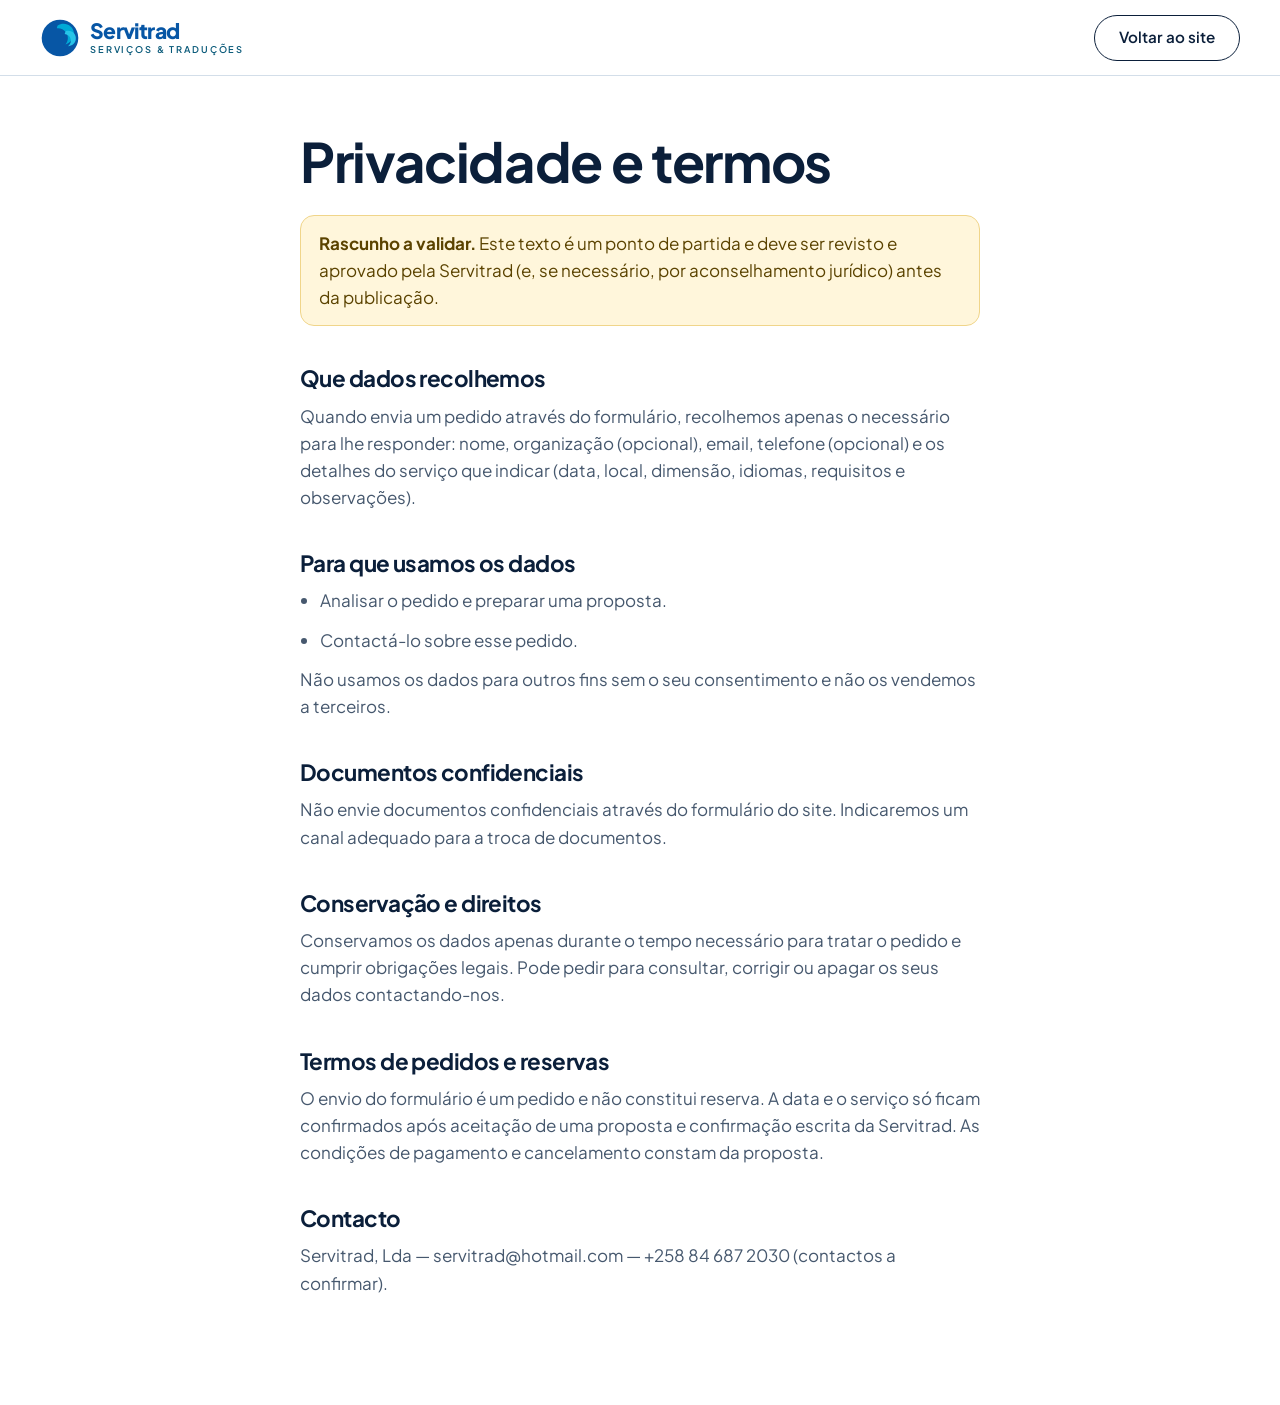
==== privacidade.html @ ef5b6e53 "Website Servitrad: página única com experiência de scroll do vídeo de referência Hero com título let" ====
<!doctype html>
<html lang="pt-MZ">
<head>
  <meta charset="utf-8">
  <meta name="viewport" content="width=device-width, initial-scale=1">
  <title>Privacidade e termos — Servitrad</title>
  <meta name="robots" content="noindex">
  <link rel="icon" href="assets/favicon.svg" type="image/svg+xml">
  <link rel="preconnect" href="https://fonts.googleapis.com">
  <link rel="preconnect" href="https://fonts.gstatic.com" crossorigin>
  <link href="https://fonts.googleapis.com/css2?family=Plus+Jakarta+Sans:wght@400;500;600;700;800&display=swap" rel="stylesheet">
  <link rel="stylesheet" href="css/styles.css">
  <style>
    .legal { max-width: 760px; padding-block: 56px 96px; }
    .legal h1 { font-size: clamp(2.2rem, 5vw, 3.4rem); margin-bottom: 24px; }
    .legal h2 { font-size: 1.4rem; margin: 40px 0 12px; }
    .legal p, .legal li { color: var(--ink-soft); margin-bottom: 12px; }
    .legal ul { list-style: disc; padding-left: 1.2em; }
    .legal .draft { padding: 14px 18px; border-radius: 14px; background: #FFF6DB; border: 1px solid #F0D58A; color: #5B4300; margin-bottom: 32px; }
  </style>
</head>
<body>
  <header class="site-header is-scrolled">
    <div class="container site-header__inner">
      <a class="brand" href="index.html" aria-label="Servitrad — voltar ao início">
        <svg class="brand__mark" viewBox="0 0 188 188" aria-hidden="true"><circle cx="94" cy="94" r="86" fill="#0756A5"/><path d="M83 35c33-20 75 1 77 38 1 24-17 43-40 52 14-18 15-41 1-59-10-13-25-20-42-18 1-5 2-9 4-13Z" fill="#00A9D6"/><path d="M120 62c28-8 53 13 48 40-3 16-17 29-36 31 13-11 17-27 10-40-5-10-14-17-26-18 2-5 3-9 4-13Z" fill="#27C4E8"/></svg>
        <span class="brand__text"><span class="brand__name">Servitrad</span><span class="brand__tag">Serviços &amp; Traduções</span></span>
      </a>
      <a class="btn btn--ghost" href="index.html" style="margin-left:auto">Voltar ao site</a>
    </div>
  </header>
  <main class="container legal">
    <h1>Privacidade e termos</h1>
    <p class="draft" role="note"><strong>Rascunho a validar.</strong> Este texto é um ponto de partida e deve ser revisto e aprovado pela Servitrad (e, se necessário, por aconselhamento jurídico) antes da publicação.</p>

    <h2>Que dados recolhemos</h2>
    <p>Quando envia um pedido através do formulário, recolhemos apenas o necessário para lhe responder: nome, organização (opcional), email, telefone (opcional) e os detalhes do serviço que indicar (data, local, dimensão, idiomas, requisitos e observações).</p>

    <h2>Para que usamos os dados</h2>
    <ul>
      <li>Analisar o pedido e preparar uma proposta.</li>
      <li>Contactá-lo sobre esse pedido.</li>
    </ul>
    <p>Não usamos os dados para outros fins sem o seu consentimento e não os vendemos a terceiros.</p>

    <h2>Documentos confidenciais</h2>
    <p>Não envie documentos confidenciais através do formulário do site. Indicaremos um canal adequado para a troca de documentos.</p>

    <h2>Conservação e direitos</h2>
    <p>Conservamos os dados apenas durante o tempo necessário para tratar o pedido e cumprir obrigações legais. Pode pedir para consultar, corrigir ou apagar os seus dados contactando-nos.</p>

    <h2 id="termos">Termos de pedidos e reservas</h2>
    <p>O envio do formulário é um pedido e não constitui reserva. A data e o serviço só ficam confirmados após aceitação de uma proposta e confirmação escrita da Servitrad. As condições de pagamento e cancelamento constam da proposta.</p>

    <h2>Contacto</h2>
    <p>Servitrad, Lda — servitrad@hotmail.com — +258 84 687 2030 (contactos a confirmar).</p>
  </main>
</body>
</html>
---- css/styles.css ----
/* ==========================================================================
   Servitrad — estilos
   Estrutura: tokens · base · componentes · secções · animação · responsivo
   ========================================================================== */

:root {
  /* Marca (estimativa da página pública — ver docs/referencia) */
  --royal: #0756A5;
  --vivid: #087ACB;
  --cyan: #00A9D6;
  --cyan-2: #27C4E8;
  --petrol: #075878;
  --deep: #062B55;          /* azul profundo para superfícies escuras */

  /* Neutros */
  --ink: #0B1F3A;
  --ink-soft: #46586E;
  --line: #0B1F3A;
  --line-soft: #D3DEE9;
  --tint: #E8F7FC;
  --tint-2: #F3F8FC;
  --bg: #FFFFFF;

  --radius-s: 14px;
  --radius: 22px;
  --radius-l: 32px;
  --shadow: 0 18px 40px -22px rgba(6, 43, 85, .45);
  --ease: cubic-bezier(.22, .8, .24, 1);
  --container: 1200px;
  --gutter: clamp(16px, 4vw, 40px);
  --header-h: 76px;

  --font: "Plus Jakarta Sans", system-ui, -apple-system, "Segoe UI", Roboto, Arial, sans-serif;
  color-scheme: light;
}

/* ---------- base ---------- */
*, *::before, *::after { box-sizing: border-box; }
html { scroll-behavior: smooth; scroll-padding-top: calc(var(--header-h) + 12px); -webkit-text-size-adjust: 100%; }
body {
  margin: 0;
  font-family: var(--font);
  font-size: 1.0625rem;
  line-height: 1.6;
  color: var(--ink);
  background: var(--bg);
  overflow-x: hidden;
  -webkit-font-smoothing: antialiased;
}
img, svg { display: block; max-width: 100%; }
a { color: inherit; }
button, input, select, textarea { font: inherit; color: inherit; }
h1, h2, h3, h4 { margin: 0; line-height: 1.08; letter-spacing: -0.025em; font-weight: 700; }
p { margin: 0; }
ul, ol { margin: 0; padding: 0; list-style: none; }
[hidden] { display: none !important; }

:focus-visible { outline: 3px solid var(--vivid); outline-offset: 3px; border-radius: 6px; }

.container { width: 100%; max-width: calc(var(--container) + 2 * var(--gutter)); margin: 0 auto; padding-inline: var(--gutter); }
.sr-only { position: absolute; width: 1px; height: 1px; overflow: hidden; clip: rect(0 0 0 0); white-space: nowrap; }
.skip-link { position: absolute; left: 16px; top: -60px; z-index: 100; background: var(--ink); color: #fff; padding: 10px 16px; border-radius: 999px; text-decoration: none; }
.skip-link:focus { top: 12px; }

.section { padding-block: clamp(72px, 11vw, 140px); position: relative; }
.section-title { font-size: clamp(2.3rem, 5.2vw, 4rem); }
.section-head { display: grid; gap: 18px; max-width: 640px; margin-bottom: clamp(32px, 5vw, 56px); }
.section-head p, .services__intro p, .faq__intro p, .steps__head p, .booking__aside > p { color: var(--ink-soft); max-width: 46ch; }
.section-head--split { max-width: none; grid-template-columns: 1fr minmax(0, 360px); align-items: end; }

/* ---------- botões ---------- */
.btn {
  --b-bg: var(--ink); --b-fg: #fff; --b-bd: var(--ink);
  display: inline-flex; align-items: center; justify-content: center; gap: .5em;
  min-height: 46px; padding: 0 24px;
  border-radius: 999px; border: 1.5px solid var(--b-bd);
  background: var(--b-bg); color: var(--b-fg);
  font-weight: 600; font-size: .95rem; text-decoration: none; cursor: pointer; white-space: nowrap;
  transition: transform .25s var(--ease), background-color .25s, color .25s, border-color .25s, box-shadow .25s;
}
.btn:hover { transform: translateY(-2px); box-shadow: var(--shadow); }
.btn:active { transform: translateY(0); }
.btn--dark { --b-bg: var(--deep); --b-bd: var(--deep); }
.btn--dark:hover { --b-bg: var(--royal); --b-bd: var(--royal); }
.btn--primary { --b-bg: var(--royal); --b-bd: var(--royal); }
.btn--primary:hover { --b-bg: var(--vivid); --b-bd: var(--vivid); }
.btn--ghost { --b-bg: transparent; --b-fg: var(--ink); --b-bd: var(--ink); }
.btn--ghost:hover { --b-bg: var(--ink); --b-fg: #fff; }
.btn--ghost-light { --b-bg: transparent; --b-fg: #fff; --b-bd: rgba(255,255,255,.6); }
.btn--ghost-light:hover { --b-bg: #fff; --b-fg: var(--deep); --b-bd: #fff; }
.btn[disabled] { opacity: .55; cursor: progress; transform: none; box-shadow: none; }

.icon-btn {
  width: 48px; height: 48px; border-radius: 50%;
  display: inline-grid; place-items: center;
  border: 1.5px solid var(--ink); background: #fff; color: var(--ink); cursor: pointer;
  transition: background-color .25s, color .25s, transform .25s var(--ease), opacity .25s;
}
.icon-btn svg { width: 20px; height: 20px; }
.icon-btn:hover:not([disabled]) { background: var(--ink); color: #fff; }
.icon-btn[disabled] { opacity: .35; cursor: default; }

/* ---------- marca ---------- */
.brand { display: inline-flex; align-items: center; gap: 10px; text-decoration: none; color: var(--royal); }
.brand__mark { width: 40px; height: 40px; flex: none; }
.brand__text { display: grid; line-height: 1; }
.brand__name { font-weight: 800; font-size: 1.32rem; letter-spacing: -0.03em; }
.brand__tag { font-size: .58rem; letter-spacing: .2em; text-transform: uppercase; color: var(--petrol); margin-top: 4px; font-weight: 600; }
.brand--light { color: var(--royal); }

/* ---------- cabeçalho ---------- */
.site-header {
  position: sticky; top: 0; z-index: 50;
  height: var(--header-h);
  background: rgba(255,255,255,.82);
  backdrop-filter: saturate(1.6) blur(14px);
  -webkit-backdrop-filter: saturate(1.6) blur(14px);
  border-bottom: 1px solid transparent;
  transition: border-color .3s, box-shadow .3s;
}
.site-header.is-scrolled { border-bottom-color: var(--line-soft); }
.site-header__inner { height: 100%; display: flex; align-items: center; gap: 24px; }
.main-nav { margin-inline: auto; }
.main-nav ul { display: flex; gap: clamp(14px, 2.2vw, 30px); }
.main-nav a:not(.btn) { text-decoration: none; font-size: .92rem; font-weight: 500; color: var(--ink-soft); position: relative; padding: 6px 0; transition: color .2s; }
.main-nav a:not(.btn)::after { content: ""; position: absolute; left: 0; right: 0; bottom: 0; height: 2px; background: var(--cyan); transform: scaleX(0); transform-origin: left; transition: transform .3s var(--ease); border-radius: 2px; }
.main-nav a:not(.btn):hover, .main-nav a[aria-current="true"] { color: var(--ink); }
.main-nav a:not(.btn):hover::after, .main-nav a[aria-current="true"]::after { transform: scaleX(1); }
.main-nav__cta-mobile { display: none; }
.site-header__cta { min-height: 42px; padding-inline: 20px; }

.nav-toggle { display: none; width: 46px; height: 46px; border-radius: 50%; border: 1.5px solid var(--ink); background: #fff; cursor: pointer; position: relative; }
.nav-toggle__bar { position: absolute; left: 13px; right: 13px; height: 2px; background: var(--ink); border-radius: 2px; transition: transform .3s var(--ease), top .3s var(--ease); }
.nav-toggle__bar:nth-of-type(2) { top: 18px; }
.nav-toggle__bar:nth-of-type(3) { top: 25px; }
.nav-toggle[aria-expanded="true"] .nav-toggle__bar:nth-of-type(2) { top: 21px; transform: rotate(45deg); }
.nav-toggle[aria-expanded="true"] .nav-toggle__bar:nth-of-type(3) { top: 21px; transform: rotate(-45deg); }

/* ---------- HERO ---------- */
.hero { position: relative; overflow: hidden; padding-top: clamp(28px, 5vw, 56px); padding-bottom: clamp(28px, 4vw, 44px); min-height: calc(100svh - var(--header-h)); display: flex; }
.hero__bg { position: absolute; inset: 0; pointer-events: none; }
.hero__beam { position: absolute; width: 140%; height: 46%; left: -20%; border-radius: 50%; background: linear-gradient(90deg, rgba(0,169,214,0), rgba(0,169,214,.09), rgba(7,86,165,.05), rgba(0,169,214,0)); transform: rotate(-12deg); }
.hero__beam--1 { top: 38%; }
.hero__beam--2 { top: 58%; opacity: .6; transform: rotate(-20deg); }
.hero__inner { position: relative; display: flex; flex-direction: column; align-items: center; flex: 1; }
.hero__title { text-align: center; font-size: clamp(2.3rem, 5.6vw, 5rem); line-height: 1.04; letter-spacing: -0.045em; font-weight: 700; text-wrap: balance; }

.hero__stage { position: relative; width: 100%; flex: 1; min-height: clamp(300px, 34vw, 430px); display: grid; place-items: center; margin-block: clamp(4px, 1.5vw, 16px); }
.hero__orb { position: relative; width: clamp(240px, 28vw, 380px); aspect-ratio: 1; will-change: transform; }
.hero__circle { position: absolute; inset: 0; border-radius: 50%; background: radial-gradient(circle at 32% 28%, var(--cyan-2) 0%, var(--vivid) 42%, var(--royal) 72%, var(--deep) 100%); box-shadow: 0 40px 80px -40px rgba(7,86,165,.7), inset 0 0 0 10px rgba(255,255,255,.12); }
.hero__circle::after { content: ""; position: absolute; inset: 8%; border-radius: 50%; background: linear-gradient(140deg, rgba(255,255,255,.28), rgba(255,255,255,0) 45%); }
.hero__img { position: absolute; width: 112%; max-width: none; left: -6%; top: -9%; height: auto; filter: drop-shadow(0 30px 30px rgba(6,43,85,.35)); }

.hero__deco { position: absolute; inset: 0; pointer-events: none; }
.deco { position: absolute; display: grid; place-items: center; will-change: transform; color: var(--deep); }
.deco--bubble { width: clamp(56px, 6.5vw, 84px); aspect-ratio: 1; border-radius: 50%; background: var(--cyan); color: #fff; left: 10%; top: 22%; box-shadow: 0 14px 30px -14px rgba(0,169,214,.8); }
.deco--bubble svg { width: 52%; }
.deco--burst { width: clamp(64px, 7.5vw, 104px); left: 22%; top: 2%; }
.deco--ring { border: 1.6px solid var(--deep); border-radius: 50%; width: 15px; aspect-ratio: 1; }
.deco--ring-1 { left: 18%; top: 50%; }
.deco--ring-2 { right: 31%; top: 4%; }
.deco--ring-3 { left: 21%; top: 78%; }
.deco--dot { width: 20px; aspect-ratio: 1; border-radius: 50%; background: var(--deep); left: 27%; top: 86%; }
.deco--wave { right: 13%; top: 10%; display: flex; gap: 4px; align-items: center; height: 48px; }
.deco--wave i { display: block; width: 5px; border-radius: 3px; background: var(--deep); }
.deco--wave i:nth-child(1) { height: 30%; } .deco--wave i:nth-child(2) { height: 65%; } .deco--wave i:nth-child(3) { height: 100%; }
.deco--wave i:nth-child(4) { height: 55%; } .deco--wave i:nth-child(5) { height: 85%; } .deco--wave i:nth-child(6) { height: 40%; } .deco--wave i:nth-child(7) { height: 22%; }
.deco--mic { width: clamp(56px, 6.5vw, 84px); aspect-ratio: 1; border-radius: 50%; background: var(--royal); color: #fff; right: 9%; top: 36%; box-shadow: 0 14px 30px -14px rgba(7,86,165,.8); }
.deco--mic svg { width: 46%; }
.deco--spark { width: 34px; right: 24%; top: 80%; color: var(--cyan); }
.deco--globe { width: 34px; left: 7%; top: 64%; color: var(--royal); }

.hero__foot { width: 100%; display: grid; grid-template-columns: 1fr auto 1fr; align-items: end; gap: 24px; }
.hero__lead { font-size: .95rem; color: var(--ink-soft); max-width: 33ch; }
.hero__ctas { display: flex; gap: 12px; flex-wrap: wrap; justify-content: center; }
.hero__explore { justify-self: end; display: inline-flex; align-items: center; gap: 10px; text-decoration: none; font-size: .8rem; letter-spacing: .14em; text-transform: uppercase; font-weight: 600; }
.hero__explore-icon { width: 34px; height: 34px; border-radius: 50%; border: 1.5px solid var(--ink); display: grid; place-items: center; transition: background .25s, color .25s, transform .3s var(--ease); }
.hero__explore-icon svg { width: 16px; height: 16px; }
.hero__explore:hover .hero__explore-icon { background: var(--ink); color: #fff; transform: rotate(45deg); }

/* ---------- SERVIÇOS ---------- */
.services__inner { display: grid; grid-template-columns: minmax(0, 0.8fr) minmax(0, 1.4fr); gap: clamp(32px, 6vw, 88px); align-items: start; }
.services__intro { display: grid; gap: 22px; justify-items: start; position: sticky; top: calc(var(--header-h) + 48px); }
.services__grid { display: grid; grid-template-columns: 1fr 1fr; gap: 18px; align-items: start; }
.services__col { display: grid; gap: 18px; }
.services__col:nth-child(2) { margin-top: -36px; }

.svc-card {
  --c-bg: #fff; --c-fg: var(--ink); --c-sub: var(--ink-soft);
  position: relative; overflow: hidden; isolation: isolate;
  display: flex; flex-direction: column; justify-content: flex-end; gap: 10px;
  width: 100%; min-height: 236px; padding: 24px 26px 26px;
  text-align: left; cursor: pointer;
  background: var(--c-bg); color: var(--c-fg);
  border: 1.5px solid var(--line); border-radius: var(--radius);
  transition: transform .35s var(--ease), box-shadow .35s var(--ease), background-color .45s, color .45s, border-color .35s;
}
.svc-card h3 { font-size: clamp(1.3rem, 1.9vw, 1.6rem); margin-top: 18px; }
.svc-card p { font-size: .92rem; color: var(--c-sub); transition: color .45s; }
.svc-card .svc-card__icon { width: 52px; height: 52px; margin-bottom: auto; flex: none; color: var(--royal); transition: color .45s, transform .45s var(--ease); }
.svc-card .svc-card__more { display: inline-flex; align-items: center; gap: 6px; font-size: .82rem; font-weight: 600; margin-top: 6px; }
.svc-card .svc-card__more svg { width: 16px; height: 16px; transition: transform .3s var(--ease); }
.svc-card::before {
  content: ""; position: absolute; z-index: -1; width: 150px; aspect-ratio: 1; border-radius: 50%;
  background: var(--cyan); right: -64px; top: 24px;
  transform: scale(0); transform-origin: 100% 50%; transition: transform .55s var(--ease), background-color .45s;
}
.svc-card:hover, .svc-card:focus-visible { transform: translateY(-6px); box-shadow: var(--shadow); }
.svc-card:hover::before, .svc-card:focus-visible::before { transform: scale(1); background: var(--tint); }
.svc-card:hover .svc-card__more svg { transform: translateX(4px); }
.svc-card:hover .svc-card__icon { transform: rotate(-6deg) scale(1.05); }
.svc-card--tall { min-height: 420px; }
.svc-card--tall .svc-card__icon { width: 92px; height: 92px; }
.svc-card--featured { --c-bg: var(--deep); --c-fg: #fff; --c-sub: rgba(255,255,255,.78); border-color: var(--deep); }
.svc-card--featured .svc-card__icon { color: #fff; }
.svc-card--featured::before { transform: scale(1); width: 190px; right: -70px; top: 40px; background: var(--cyan); }
.svc-card--featured:hover::before { background: var(--cyan-2); transform: scale(1.08); }
.svc-icon__ring { stroke: currentColor; opacity: .22; }
.svc-icon__dot { fill: var(--cyan); }
.svc-card--featured .svc-icon__dot { fill: var(--cyan-2); }

/* ---------- EQUIPAMENTO ---------- */
.equipment { background: var(--tint-2); }
.equipment__notice { display: block; padding: 14px 18px; border-radius: var(--radius-s); background: #FFF6DB; border: 1px solid #F0D58A; color: #5B4300; font-size: .9rem; margin-bottom: 22px; }
.filters { display: flex; flex-wrap: wrap; gap: 10px; margin-bottom: 28px; }
.filter { min-height: 42px; padding: 0 18px; border-radius: 999px; border: 1.5px solid var(--ink); background: #fff; cursor: pointer; font-weight: 600; font-size: .88rem; transition: background-color .25s, color .25s; }
.filter[aria-pressed="true"] { background: var(--ink); color: #fff; }
.filter:hover:not([aria-pressed="true"]) { background: var(--tint); }
.equipment__grid { display: grid; grid-template-columns: repeat(3, minmax(0, 1fr)); gap: 18px; }
.eq-card { background: #fff; border: 1.5px solid var(--line-soft); border-radius: var(--radius); overflow: hidden; display: flex; flex-direction: column; transition: transform .35s var(--ease), box-shadow .35s var(--ease), border-color .35s; }
.eq-card:hover { transform: translateY(-4px); box-shadow: var(--shadow); border-color: var(--royal); }
.eq-card__media { position: relative; aspect-ratio: 16 / 10; display: grid; place-items: center; background: radial-gradient(circle at 70% 30%, rgba(39,196,232,.35), transparent 55%), linear-gradient(140deg, var(--tint), #D7EAF7); overflow: hidden; }
.eq-card__media img { width: 100%; height: 100%; object-fit: cover; }
.eq-card__media .svc-icon { width: 84px; height: 84px; color: var(--royal); transition: transform .5s var(--ease); }
.eq-card:hover .eq-card__media .svc-icon { transform: scale(1.08) rotate(-4deg); }
.eq-card__media::after { content: ""; position: absolute; width: 120px; aspect-ratio: 1; border-radius: 50%; background: rgba(0,169,214,.18); left: -30px; bottom: -40px; }
.badge { position: absolute; top: 14px; right: 14px; z-index: 1; font-size: .72rem; font-weight: 700; letter-spacing: .04em; padding: 4px 10px; border-radius: 999px; background: var(--ink); color: #fff; }
.badge--example { background: #FFE9A8; color: #4A3600; }
.eq-card__body { padding: 20px 22px 24px; display: grid; gap: 6px; }
.eq-card__cat { font-size: .74rem; letter-spacing: .12em; text-transform: uppercase; color: var(--petrol); font-weight: 700; }
.eq-card h3 { font-size: 1.15rem; letter-spacing: -0.015em; }
.eq-card p { font-size: .9rem; color: var(--ink-soft); }
.eq-card__avail { margin-top: 8px; font-size: .82rem; font-weight: 600; color: var(--ink); display: flex; align-items: center; gap: 8px; }
.eq-card__avail::before { content: ""; width: 8px; height: 8px; border-radius: 50%; background: #D9A400; }

/* ---------- COMO FUNCIONA ---------- */
.steps { overflow: hidden; }
.steps__head { display: flex; justify-content: space-between; align-items: end; gap: 24px; margin-bottom: clamp(32px, 5vw, 56px); }
.steps__head > div:first-child { display: grid; gap: 18px; }
.steps__controls { display: flex; gap: 10px; flex: none; }
.steps__viewport { position: relative; }
.steps__track {
  display: flex; overflow-x: auto; overscroll-behavior-x: contain; scroll-snap-type: x mandatory;
  scroll-padding-inline: max(var(--gutter), calc((100vw - var(--container)) / 2));
  padding-inline: max(var(--gutter), calc((100vw - var(--container)) / 2));
  padding-bottom: 8px; scrollbar-width: none;
}
.steps__track::-webkit-scrollbar { display: none; }
.steps__track:focus-visible { outline-offset: -3px; }
.step { flex: 0 0 min(82vw, 470px); scroll-snap-align: start; padding: 4px clamp(20px, 3vw, 40px) 8px; border-left: 1.5px solid var(--line); display: grid; gap: 18px; align-content: start; }
.step:first-child { border-left: 0; padding-left: 0; }
.step__num { display: flex; align-items: center; gap: 14px; font-weight: 800; font-size: 1rem; color: var(--royal); }
.step__num b { display: grid; place-items: center; width: 54px; height: 54px; border-radius: 50%; background: var(--tint); font-size: 1.15rem; color: var(--royal); transition: background-color .4s, color .4s; }
.step:hover .step__num b, .step.is-current .step__num b { background: var(--royal); color: #fff; }
.step h3 { font-size: clamp(1.6rem, 2.6vw, 2.15rem); }
.step p { color: var(--ink-soft); max-width: 38ch; }
.step__chip { display: inline-flex; align-items: center; gap: 10px; font-size: .84rem; color: var(--ink-soft); margin-top: 6px; }
.step__chip span:first-child { width: 34px; height: 34px; border-radius: 50%; background: var(--deep); display: grid; place-items: center; }
.step__chip span:first-child svg { width: 18px; height: 18px; color: #fff; }
.step__chip strong { color: var(--ink); display: block; font-size: .88rem; }
.step--final { background: var(--deep); color: #fff; border-radius: var(--radius); border-left: 0; padding: 30px clamp(22px, 3vw, 40px); margin-left: 24px; position: relative; overflow: hidden; }
.step--final p { color: rgba(255,255,255,.8); }
.step--final .step__num, .step--final .step__chip, .step--final .step__chip strong { color: #fff; }
.step--final .step__num b { background: var(--cyan); color: var(--deep); }
.step--final::after { content: ""; position: absolute; width: 180px; aspect-ratio: 1; border-radius: 50%; background: var(--cyan); opacity: .9; right: -80px; bottom: -80px; }
.step--final > * { position: relative; z-index: 1; }
.steps__progress { margin-top: 36px; height: 3px; border-radius: 3px; background: var(--line-soft); overflow: hidden; }
.steps__progress span { display: block; height: 100%; width: 25%; background: var(--royal); border-radius: 3px; transform-origin: left; transition: width .2s linear; }

/* ---------- AGENDAMENTO ---------- */
.booking { background: linear-gradient(180deg, #fff 0%, var(--tint-2) 100%); }
.booking__inner { display: grid; grid-template-columns: minmax(0, 0.8fr) minmax(0, 1.4fr); gap: clamp(32px, 6vw, 88px); align-items: start; }
.booking__aside { display: grid; gap: 24px; position: sticky; top: calc(var(--header-h) + 48px); }
.booking__privacy { font-size: .86rem; color: var(--ink-soft); }
.status-list { display: grid; gap: 0; counter-reset: s; }
.status-list li { position: relative; display: flex; align-items: center; gap: 14px; padding: 9px 0; font-weight: 600; font-size: .95rem; color: var(--ink-soft); }
.status-list li span { width: 14px; height: 14px; border-radius: 50%; border: 2px solid var(--royal); background: #fff; flex: none; position: relative; z-index: 1; }
.status-list li:not(:last-child)::after { content: ""; position: absolute; left: 6px; top: 28px; height: calc(100% - 18px); width: 2px; background: var(--line-soft); }
.status-list li.is-done span { background: var(--royal); }
.status-list li.is-done { color: var(--ink); }

.booking__card { background: #fff; border: 1.5px solid var(--line); border-radius: var(--radius-l); padding: clamp(22px, 4vw, 44px); box-shadow: 0 40px 80px -60px rgba(6,43,85,.5); }
.demo-banner { display: block; padding: 14px 18px; border-radius: var(--radius-s); background: #FFF6DB; border: 1px solid #F0D58A; color: #5B4300; font-size: .88rem; margin-bottom: 26px; }

.stepper { display: grid; grid-template-columns: repeat(5, 1fr); gap: 8px; margin-bottom: 30px; }
.stepper li { display: grid; gap: 8px; font-size: .74rem; font-weight: 600; color: var(--ink-soft); }
.stepper li::before { content: ""; height: 4px; border-radius: 4px; background: var(--line-soft); transition: background-color .4s var(--ease); }
.stepper li.is-active, .stepper li.is-done { color: var(--ink); }
.stepper li.is-active::before { background: var(--cyan); }
.stepper li.is-done::before { background: var(--royal); }

.form-step { border: 0; margin: 0; padding: 0; display: grid; gap: 20px; min-width: 0; }
.form-step.is-entering { animation: stepIn .5s var(--ease); }
@keyframes stepIn { from { opacity: 0; transform: translateX(24px); } }
.form-step legend { font-size: clamp(1.4rem, 2.4vw, 1.9rem); font-weight: 700; letter-spacing: -0.02em; margin-bottom: 4px; padding: 0; }
.field { display: grid; gap: 8px; min-width: 0; }
.field-row { display: grid; grid-template-columns: repeat(auto-fit, minmax(170px, 1fr)); gap: 16px; }
.field label, .label { font-size: .86rem; font-weight: 600; }
input[type="text"], input[type="email"], input[type="tel"], input[type="date"], input[type="time"], select, textarea {
  width: 100%; min-height: 50px; padding: 12px 16px;
  border: 1.5px solid #B9C9D9; border-radius: var(--radius-s); background: #fff;
  font-size: 1rem; transition: border-color .2s, box-shadow .2s;
}
textarea { resize: vertical; min-height: 120px; }
input:hover, select:hover, textarea:hover { border-color: var(--ink-soft); }
input:focus, select:focus, textarea:focus { outline: none; border-color: var(--royal); box-shadow: 0 0 0 4px rgba(8,122,203,.18); }
[aria-invalid="true"] { border-color: #C0292B !important; }
.field-error { color: #B3261E; font-size: .82rem; font-weight: 600; min-height: 0; }
.field-error:empty { display: none; }

.choice-grid { display: grid; grid-template-columns: repeat(auto-fit, minmax(200px, 1fr)); gap: 12px; }
.choice { position: relative; display: flex; align-items: center; gap: 14px; padding: 16px; border: 1.5px solid #B9C9D9; border-radius: var(--radius-s); cursor: pointer; transition: border-color .25s, background-color .25s, transform .25s var(--ease); }
.choice:hover { border-color: var(--ink); transform: translateY(-2px); }
.choice input { position: absolute; opacity: 0; pointer-events: none; }
.choice .svc-icon { width: 40px; height: 40px; flex: none; color: var(--royal); }
.choice span { font-weight: 600; font-size: .95rem; line-height: 1.3; }
.choice:has(input:checked) { border-color: var(--royal); background: var(--tint); box-shadow: inset 0 0 0 1px var(--royal); }
.choice:has(input:focus-visible) { outline: 3px solid var(--vivid); outline-offset: 2px; }

.pill-group { display: flex; flex-wrap: wrap; gap: 10px; }
.pill { position: relative; cursor: pointer; }
.pill input { position: absolute; opacity: 0; pointer-events: none; }
.pill span { display: inline-flex; align-items: center; min-height: 42px; padding: 0 18px; border-radius: 999px; border: 1.5px solid #B9C9D9; font-size: .9rem; font-weight: 600; transition: background-color .2s, border-color .2s, color .2s; }
.pill:hover span { border-color: var(--ink); }
.pill input:checked + span { background: var(--deep); border-color: var(--deep); color: #fff; }
.pill input:focus-visible + span { outline: 3px solid var(--vivid); outline-offset: 2px; }

.check { display: flex; gap: 12px; align-items: flex-start; font-size: .9rem; color: var(--ink-soft); cursor: pointer; }
.check input { width: 22px; height: 22px; margin: 1px 0 0; accent-color: var(--royal); flex: none; }

.summary { display: grid; grid-template-columns: minmax(120px, auto) 1fr; gap: 10px 20px; margin: 0; padding: 20px; background: var(--tint-2); border-radius: var(--radius-s); font-size: .93rem; }
.summary dt { color: var(--ink-soft); font-weight: 600; }
.summary dd { margin: 0; overflow-wrap: anywhere; }
.form-note { font-size: .88rem; color: var(--ink-soft); }

.form-actions { display: flex; gap: 12px; justify-content: flex-end; margin-top: 28px; flex-wrap: wrap; }
.form-status { margin-top: 12px; font-size: .9rem; font-weight: 600; color: #B3261E; }
.form-status:empty { display: none; }
.hp { position: absolute; left: -9999px; width: 1px; height: 1px; overflow: hidden; }

.form-result { display: grid; gap: 18px; animation: stepIn .5s var(--ease); }
.form-result:focus { outline: none; }
.form-result h3 { font-size: clamp(1.5rem, 2.6vw, 2rem); }
.form-result p { color: var(--ink-soft); }
.form-result__icon { width: 64px; height: 64px; border-radius: 50%; display: grid; place-items: center; background: var(--royal); color: #fff; }
.form-result__icon svg { width: 30px; }
.form-result__icon--warn { background: #FFE9A8; color: #4A3600; }
.form-result .status-list { margin-block: 4px; }
.form-result__actions { display: flex; gap: 12px; flex-wrap: wrap; }

/* ---------- FAQ ---------- */
.faq__inner { display: grid; grid-template-columns: minmax(0, 0.8fr) minmax(0, 1.4fr); gap: clamp(32px, 6vw, 88px); align-items: start; }
.faq__intro { display: grid; gap: 22px; justify-items: start; position: sticky; top: calc(var(--header-h) + 48px); }
.faq__list { display: grid; gap: 14px; }
.faq-item { border: 1.5px solid var(--line); border-radius: var(--radius); background: #fff; transition: background-color .45s var(--ease), border-color .45s, transform .3s var(--ease), box-shadow .3s; }
.faq-item:hover { box-shadow: 0 12px 30px -24px rgba(6,43,85,.6); }
.faq-item.is-open { background: var(--tint); border-color: var(--tint); }
.faq-item h3 { font-size: inherit; letter-spacing: normal; }
.faq-item__q { width: 100%; display: flex; align-items: center; justify-content: space-between; gap: 18px; padding: 20px 22px 20px 26px; background: none; border: 0; text-align: left; cursor: pointer; font-weight: 600; line-height: 1.35; font-size: clamp(1rem, 1.5vw, 1.15rem); border-radius: var(--radius); }
.faq-item__icon { position: relative; flex: none; width: 30px; height: 30px; border-radius: 50%; background: var(--ink); transition: background-color .3s, transform .45s var(--ease); }
.faq-item__icon::before, .faq-item__icon::after { content: ""; position: absolute; left: 50%; top: 50%; width: 12px; height: 2px; margin: -1px 0 0 -6px; background: #fff; border-radius: 2px; transition: transform .45s var(--ease); }
.faq-item__icon::after { transform: rotate(90deg); }
.faq-item.is-open .faq-item__icon { background: var(--royal); transform: rotate(180deg); }
.faq-item.is-open .faq-item__icon::after { transform: rotate(0deg); }
.faq-item__a { display: grid; grid-template-rows: 0fr; transition: grid-template-rows .5s var(--ease); }
.faq-item.is-open .faq-item__a { grid-template-rows: 1fr; }
.faq-item__a > div { overflow: hidden; }
.faq-item__a p { margin: 0 26px 24px; padding-top: 16px; border-top: 1.5px solid var(--ink); color: var(--ink-soft); max-width: 62ch; }

/* ---------- ARTIGOS ---------- */
.articles__preview-note { padding: 12px 16px; border-radius: var(--radius-s); background: #FFF6DB; border: 1px solid #F0D58A; color: #5B4300; font-size: .88rem; margin-bottom: 22px; }
.articles__grid { display: grid; grid-template-columns: repeat(auto-fit, minmax(min(100%, 340px), 1fr)); gap: 24px; }
.article-card { display: grid; gap: 14px; text-decoration: none; }
.article-card__media { position: relative; aspect-ratio: 16 / 9; border-radius: var(--radius); overflow: hidden; background: linear-gradient(140deg, var(--tint), #CFE7F6); }
.article-card:nth-child(even) .article-card__media { background: linear-gradient(140deg, var(--royal), var(--cyan)); }
.article-card__media img { width: 100%; height: 100%; object-fit: cover; transition: transform .6s var(--ease); }
.article-card__media::before { content: ""; position: absolute; width: 46%; aspect-ratio: 1; border-radius: 50%; background: rgba(255,255,255,.35); left: 18%; top: 22%; transition: transform .6s var(--ease); }
.article-card:hover .article-card__media::before, .article-card:hover .article-card__media img { transform: scale(1.06); }
.article-card .badge { background: var(--ink); }
.article-card h3 { font-size: clamp(1.2rem, 1.8vw, 1.45rem); letter-spacing: -0.02em; }
.article-card p { color: var(--ink-soft); font-size: .93rem; }

/* ---------- RODAPÉ ---------- */
.site-footer { padding-bottom: 32px; }
.site-footer__cta { position: relative; overflow: hidden; display: flex; align-items: center; justify-content: space-between; gap: 28px; flex-wrap: wrap; background: var(--deep); color: #fff; border-radius: var(--radius-l); padding: clamp(32px, 5vw, 60px); margin-bottom: clamp(56px, 8vw, 88px); }
.site-footer__cta::before, .site-footer__cta::after { content: ""; position: absolute; border-radius: 50%; }
.site-footer__cta::before { width: 240px; aspect-ratio: 1; background: var(--cyan); right: -120px; top: -150px; opacity: .9; }
.site-footer__cta::after { width: 120px; aspect-ratio: 1; background: var(--vivid); right: 160px; bottom: -70px; }
.site-footer__cta > * { position: relative; z-index: 1; }
.site-footer__cta h2 { font-size: clamp(1.8rem, 3.6vw, 2.9rem); max-width: 18ch; }
.site-footer__cta-actions { display: flex; gap: 12px; flex-wrap: wrap; }
.site-footer__grid { display: grid; grid-template-columns: 1.6fr repeat(3, 1fr); gap: 32px; padding-top: 40px; border-top: 1.5px solid var(--ink); }
.site-footer__grid h3 { font-size: .92rem; letter-spacing: 0; margin-bottom: 14px; }
.site-footer__grid ul { display: grid; gap: 10px; }
.site-footer__grid a { text-decoration: none; color: var(--ink-soft); font-size: .9rem; transition: color .2s; }
.site-footer__grid a:hover { color: var(--royal); text-decoration: underline; }
.site-footer__brand { display: grid; gap: 16px; align-content: start; justify-items: start; }
.site-footer__brand p { color: var(--ink-soft); font-size: .9rem; max-width: 30ch; }
.socials { display: flex !important; gap: 10px; }
.socials a { display: inline-flex; align-items: center; gap: 6px; padding: 6px 14px; border: 1.5px solid var(--line-soft); border-radius: 999px; font-weight: 600; font-size: .84rem !important; color: var(--ink) !important; }
.socials a:hover { border-color: var(--ink); text-decoration: none !important; }
.socials svg { width: 14px; height: 14px; }
.contact-list li { display: flex; gap: 10px; align-items: flex-start; font-size: .9rem; color: var(--ink-soft); }
.contact-list svg { width: 18px; height: 18px; flex: none; margin-top: 2px; color: var(--royal); }
.contact-list .note { font-size: .76rem; color: #7A5A00; background: #FFF6DB; padding: 2px 8px; border-radius: 999px; }
.site-footer__bottom { display: flex; justify-content: space-between; gap: 16px; flex-wrap: wrap; margin-top: 48px; font-size: .82rem; color: var(--ink-soft); }
.site-footer__bottom ul { display: flex; gap: 18px; }
.site-footer__bottom a { text-decoration: none; }
.site-footer__bottom a:hover { text-decoration: underline; }

/* ---------- diálogo ---------- */
.service-dialog { border: 0; padding: 0; border-radius: var(--radius-l); width: min(560px, calc(100vw - 32px)); max-height: calc(100svh - 32px); color: var(--ink); box-shadow: 0 40px 90px -30px rgba(6,43,85,.6); }
.service-dialog::backdrop { background: rgba(6, 43, 85, .45); backdrop-filter: blur(4px); }
.service-dialog[open] { animation: dialogIn .45s var(--ease); }
@keyframes dialogIn { from { opacity: 0; transform: translateY(24px) scale(.97); } }
.service-dialog__inner { position: relative; padding: clamp(26px, 5vw, 44px); display: grid; gap: 18px; justify-items: start; }
.service-dialog__close { position: absolute; top: 18px; right: 18px; }
.service-dialog__icon { width: 72px; height: 72px; color: var(--royal); }
.service-dialog h3 { font-size: clamp(1.6rem, 3vw, 2.1rem); padding-right: 50px; }
.service-dialog p { color: var(--ink-soft); }
.ticks { display: grid; gap: 10px; }
.ticks li { display: flex; gap: 10px; font-size: .95rem; }
.ticks svg { width: 20px; height: 20px; flex: none; color: var(--royal); margin-top: 2px; }

.noscript { position: fixed; bottom: 0; left: 0; right: 0; padding: 14px 18px; background: var(--deep); color: #fff; text-align: center; z-index: 99; }

/* ==========================================================================
   ANIMAÇÃO (apenas com JS activo e sem prefers-reduced-motion)
   ========================================================================== */
.js.motion .word { display: inline-block; white-space: nowrap; }
.js.motion .char { display: inline-block; opacity: 0; transform: translateY(.45em) rotate(4deg); transition: opacity .5s var(--ease), transform .7s var(--ease); transition-delay: calc(var(--i) * 24ms); }
.js.motion .is-split-in .char { opacity: 1; transform: none; }

.js.motion [data-reveal] { opacity: 0; transform: translateY(28px); transition: opacity .8s var(--ease), transform .9s var(--ease); }
.js.motion [data-reveal].is-visible { opacity: 1; transform: none; }

/* Hero: entrada */
.js.motion .hero__circle { transform: scale(.6); opacity: 0; transition: transform 1.1s var(--ease) .25s, opacity .8s ease .25s; }
.js.motion .hero__img { opacity: 0; transform: translateY(40px) rotate(-8deg) scale(.9); transition: opacity 1s ease .5s, transform 1.3s var(--ease) .5s; }
.js.motion .deco > * , .js.motion .deco--ring, .js.motion .deco--dot { transition: opacity .7s ease, transform .9s var(--ease); }
.js.motion .hero__deco .deco { opacity: 0; transition: opacity .8s ease; transition-delay: calc(.7s + var(--d, 0) * 90ms); }
.js.motion .hero__foot { opacity: 0; transform: translateY(18px); transition: opacity .8s ease 1s, transform .9s var(--ease) 1s; }
.js.motion .hero.is-ready .hero__circle { transform: none; opacity: 1; }
.js.motion .hero.is-ready .hero__img { opacity: 1; transform: none; }
.js.motion .hero.is-ready .hero__deco .deco { opacity: 1; }
.js.motion .hero.is-ready .hero__foot { opacity: 1; transform: none; }

/* Cartões de serviço: contorno "desenha-se", depois o conteúdo aparece */
.js.motion .svc-card { clip-path: inset(0 0 100% 0 round var(--radius)); transition: clip-path 1s var(--ease), transform .35s var(--ease), box-shadow .35s var(--ease), background-color .45s, color .45s, border-color .35s; transition-delay: calc(var(--i, 0) * 120ms), 0s, 0s, 0s, 0s, 0s; }
.js.motion .svc-card > * { opacity: 0; transform: translateY(14px); transition: opacity .6s ease, transform .7s var(--ease); transition-delay: calc(var(--i, 0) * 120ms + 450ms); }
.js.motion .svc-card.is-visible { clip-path: inset(0 0 0 0 round var(--radius)); }
.js.motion .svc-card.is-visible > * { opacity: 1; transform: none; }
.js.motion .svc-card--featured { --c-bg: #E9EEF3; --c-fg: var(--ink); --c-sub: var(--ink-soft); }
.js.motion .svc-card--featured .svc-card__icon { color: var(--royal); }
.js.motion .svc-card--featured::before { transform: scale(0); transition-delay: 0s; }
.js.motion .svc-card--featured.is-filled { --c-bg: var(--deep); --c-fg: #fff; --c-sub: rgba(255,255,255,.78); }
.js.motion .svc-card--featured.is-filled .svc-card__icon { color: #fff; }
.js.motion .svc-card--featured.is-filled::before { transform: scale(1); }
.js.motion .svc-card--featured.is-filled:hover::before { transform: scale(1.08); }

/* Equipamento */
.js.motion .eq-card { opacity: 0; transform: translateY(30px); transition: opacity .7s ease, transform .8s var(--ease), box-shadow .35s var(--ease), border-color .35s; transition-delay: calc(var(--i, 0) * 70ms), calc(var(--i, 0) * 70ms), 0s, 0s; }
.js.motion .eq-card.is-visible { opacity: 1; transform: none; }
.js.motion .eq-card.is-visible:hover { transform: translateY(-4px); transition-delay: 0s; }

/* Faixa de etapas: entra deslizando da direita */
.js.motion .step { opacity: 0; transform: translateX(90px); transition: opacity .8s ease, transform 1s var(--ease); transition-delay: calc(var(--i, 0) * 140ms); }
.js.motion .steps.is-visible .step { opacity: 1; transform: none; }

/* FAQ: itens chegam da direita, desfasados */
.js.motion .faq-item { opacity: 0; transform: translateX(calc(60px + var(--i, 0) * 30px)); transition: opacity .7s ease, transform .9s var(--ease), background-color .45s var(--ease), border-color .45s, box-shadow .3s; transition-delay: calc(var(--i, 0) * 110ms), calc(var(--i, 0) * 110ms), 0s, 0s, 0s; }
.js.motion .faq__list.is-visible .faq-item { opacity: 1; transform: none; }

/* Artigos */
.js.motion .article-card { opacity: 0; transform: translateY(36px); transition: opacity .8s ease, transform .9s var(--ease); transition-delay: calc(var(--i, 0) * 120ms); }
.js.motion .articles__grid.is-visible .article-card { opacity: 1; transform: none; }

@media (prefers-reduced-motion: reduce) {
  html { scroll-behavior: auto; }
  *, *::before, *::after { animation-duration: .01ms !important; animation-iteration-count: 1 !important; transition-duration: .01ms !important; transition-delay: 0s !important; }
}

/* ==========================================================================
   RESPONSIVO
   ========================================================================== */
@media (max-width: 1080px) {
  .site-header__cta { display: none; }
}

@media (max-width: 960px) {
  :root { --header-h: 68px; }
  .nav-toggle { display: inline-block; margin-left: auto; }
  .main-nav {
    /* o backdrop-filter do cabeçalho torna-o o bloco de contenção: altura explícita */
    position: fixed; top: var(--header-h); left: 0; right: 0; height: calc(100dvh - var(--header-h));
    background: #fff; padding: 28px var(--gutter) 40px;
    display: flex; flex-direction: column; gap: 28px;
    transform: translateY(-8px); opacity: 0; visibility: hidden;
    transition: opacity .3s ease, transform .4s var(--ease), visibility 0s .4s;
    overflow-y: auto;
  }
  .main-nav.is-open { opacity: 1; transform: none; visibility: visible; transition-delay: 0s; }
  .main-nav ul { flex-direction: column; gap: 4px; }
  .main-nav a:not(.btn) { display: block; font-size: 1.6rem; font-weight: 700; color: var(--ink); padding: 10px 0; letter-spacing: -0.02em; }
  .main-nav a:not(.btn)::after { display: none; }
  .main-nav__cta-mobile { display: inline-flex; align-self: flex-start; min-height: 52px; }
  body.nav-open { overflow: hidden; }

  .services__inner, .faq__inner, .booking__inner { grid-template-columns: 1fr; }
  .services__intro, .faq__intro, .booking__aside { position: static; }
  .equipment__grid { grid-template-columns: repeat(2, minmax(0, 1fr)); }
  .site-footer__grid { grid-template-columns: 1fr 1fr; }
  .site-footer__brand { grid-column: 1 / -1; }
  .section-head--split { grid-template-columns: 1fr; }
}

@media (max-width: 700px) {
  body { font-size: 1rem; }
  .hero { min-height: auto; }
  .hero__stage { min-height: 330px; }
  .hero__foot { grid-template-columns: 1fr; justify-items: center; text-align: center; gap: 20px; }
  .hero__lead { max-width: 38ch; }
  .hero__explore { justify-self: center; }
  .hero__title { font-size: clamp(1.9rem, 8.6vw, 2.6rem); }
  .hero__stage { margin-block: 20px 8px; }
  .hero__orb { width: min(64vw, 290px); }
  .deco--burst, .deco--globe, .deco--ring-3, .deco--spark { display: none; }
  .deco--bubble { width: 52px; left: 0; top: 2%; }
  .deco--mic { width: 52px; right: 0; top: auto; bottom: 4%; }
  .deco--wave { right: 2%; top: 2%; height: 32px; }
  .deco--ring-1 { left: 4%; top: 70%; }
  .deco--ring-2 { right: 20%; top: 0; }
  .deco--dot { left: 8%; top: 88%; width: 14px; }

  .services__grid { grid-template-columns: 1fr; }
  .services__col:nth-child(2) { margin-top: 0; }
  .svc-card--tall { min-height: 340px; }
  .equipment__grid { grid-template-columns: 1fr; }
  .steps__head { flex-direction: column; align-items: stretch; }
  .steps__controls { justify-content: flex-end; }
  .step--final { margin-left: 16px; }
  .stepper li { font-size: 0; gap: 0; }
  .summary { grid-template-columns: 1fr; gap: 2px; }
  .summary dd { margin-bottom: 10px; }
  .form-actions .btn { flex: 1; }
  .site-footer__grid { grid-template-columns: 1fr; }
  .site-footer__cta-actions { width: 100%; }
}
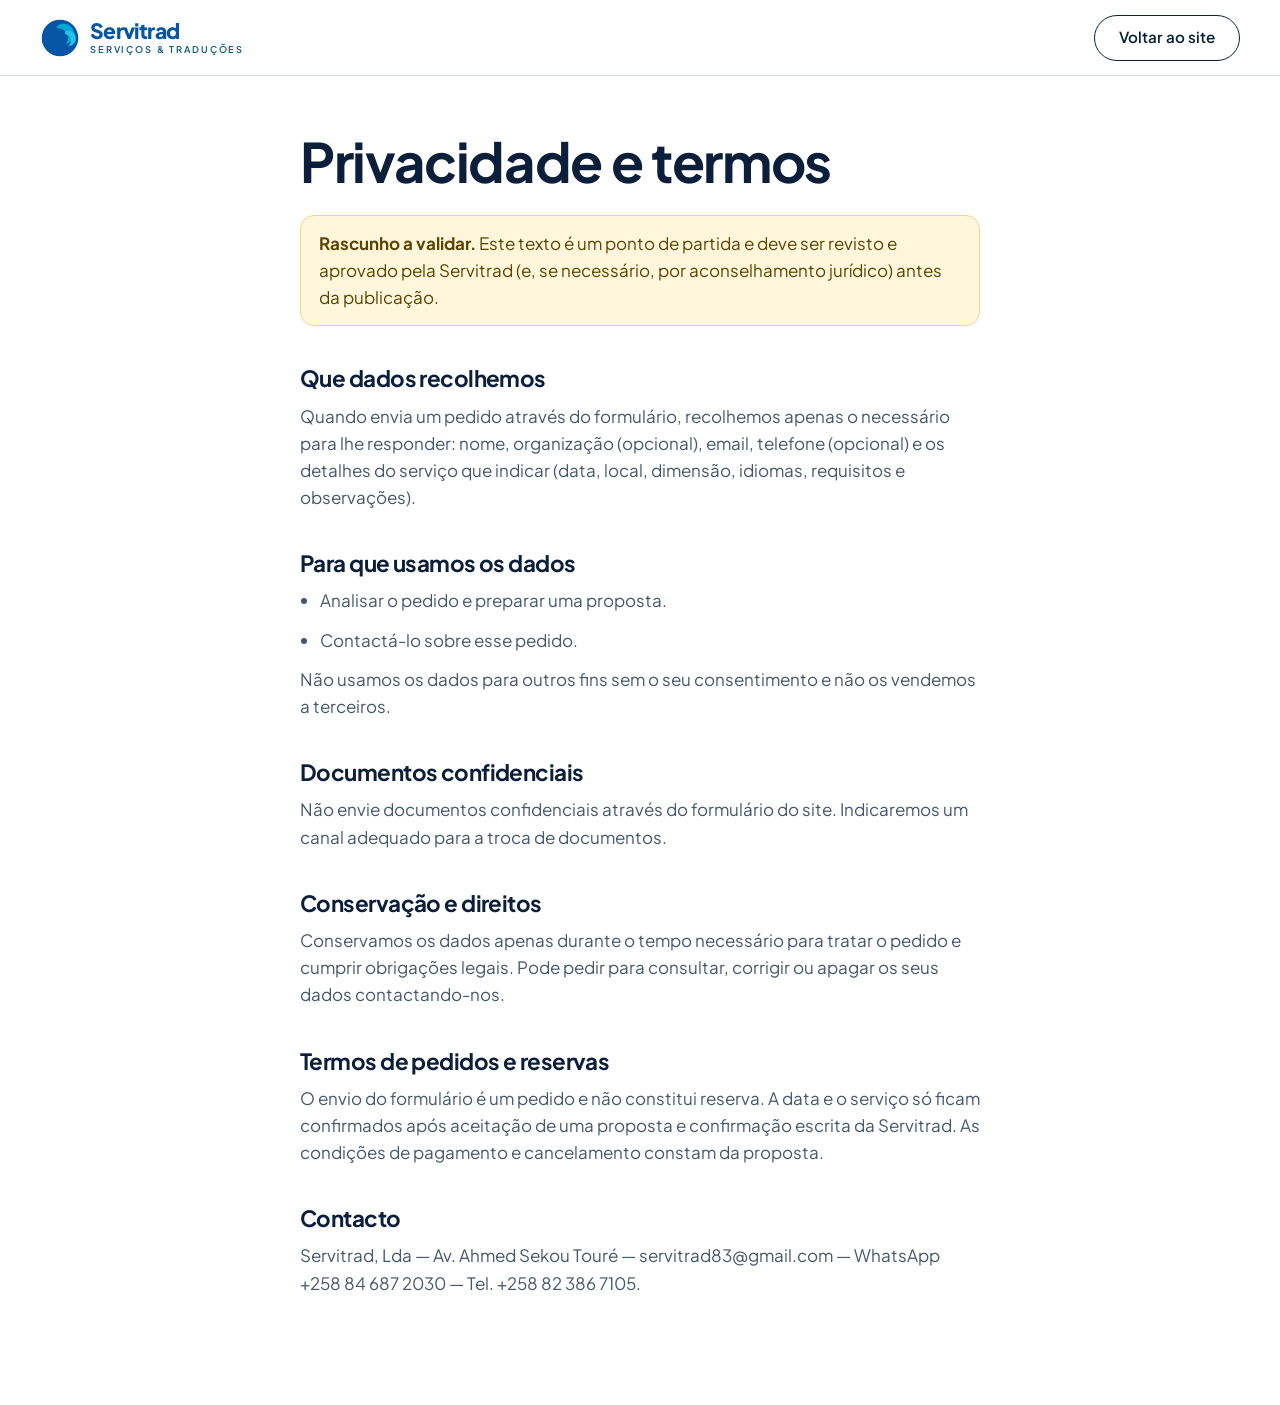
==== commit f7b11796: "Conteúdo real da Servitrad: serviços, equipamento com fotografias e contactos - Serviços alinhados c" ====
--- a/privacidade.html
+++ b/privacidade.html
@@ -53,7 +53,7 @@
     <p>O envio do formulário é um pedido e não constitui reserva. A data e o serviço só ficam confirmados após aceitação de uma proposta e confirmação escrita da Servitrad. As condições de pagamento e cancelamento constam da proposta.</p>
 
     <h2>Contacto</h2>
-    <p>Servitrad, Lda — servitrad@hotmail.com — +258 84 687 2030 (contactos a confirmar).</p>
+    <p>Servitrad, Lda — Av. Ahmed Sekou Touré — servitrad83@gmail.com — WhatsApp +258 84 687 2030 — Tel. +258 82 386 7105.</p>
   </main>
 </body>
 </html>
--- a/css/styles.css
+++ b/css/styles.css
@@ -231,6 +231,10 @@
 .eq-card:hover { transform: translateY(-4px); box-shadow: var(--shadow); border-color: var(--royal); }
 .eq-card__media { position: relative; aspect-ratio: 16 / 10; display: grid; place-items: center; background: radial-gradient(circle at 70% 30%, rgba(39,196,232,.35), transparent 55%), linear-gradient(140deg, var(--tint), #D7EAF7); overflow: hidden; }
 .eq-card__media img { width: 100%; height: 100%; object-fit: cover; }
+.eq-card__media:has(img) { background: #E9EEF3; }
+.eq-card__media:has(img)::after { display: none; }
+.eq-card__media img { transition: transform .6s var(--ease); }
+.eq-card:hover .eq-card__media img { transform: scale(1.05); }
 .eq-card__media .svc-icon { width: 84px; height: 84px; color: var(--royal); transition: transform .5s var(--ease); }
 .eq-card:hover .eq-card__media .svc-icon { transform: scale(1.08) rotate(-4deg); }
 .eq-card__media::after { content: ""; position: absolute; width: 120px; aspect-ratio: 1; border-radius: 50%; background: rgba(0,169,214,.18); left: -30px; bottom: -40px; }
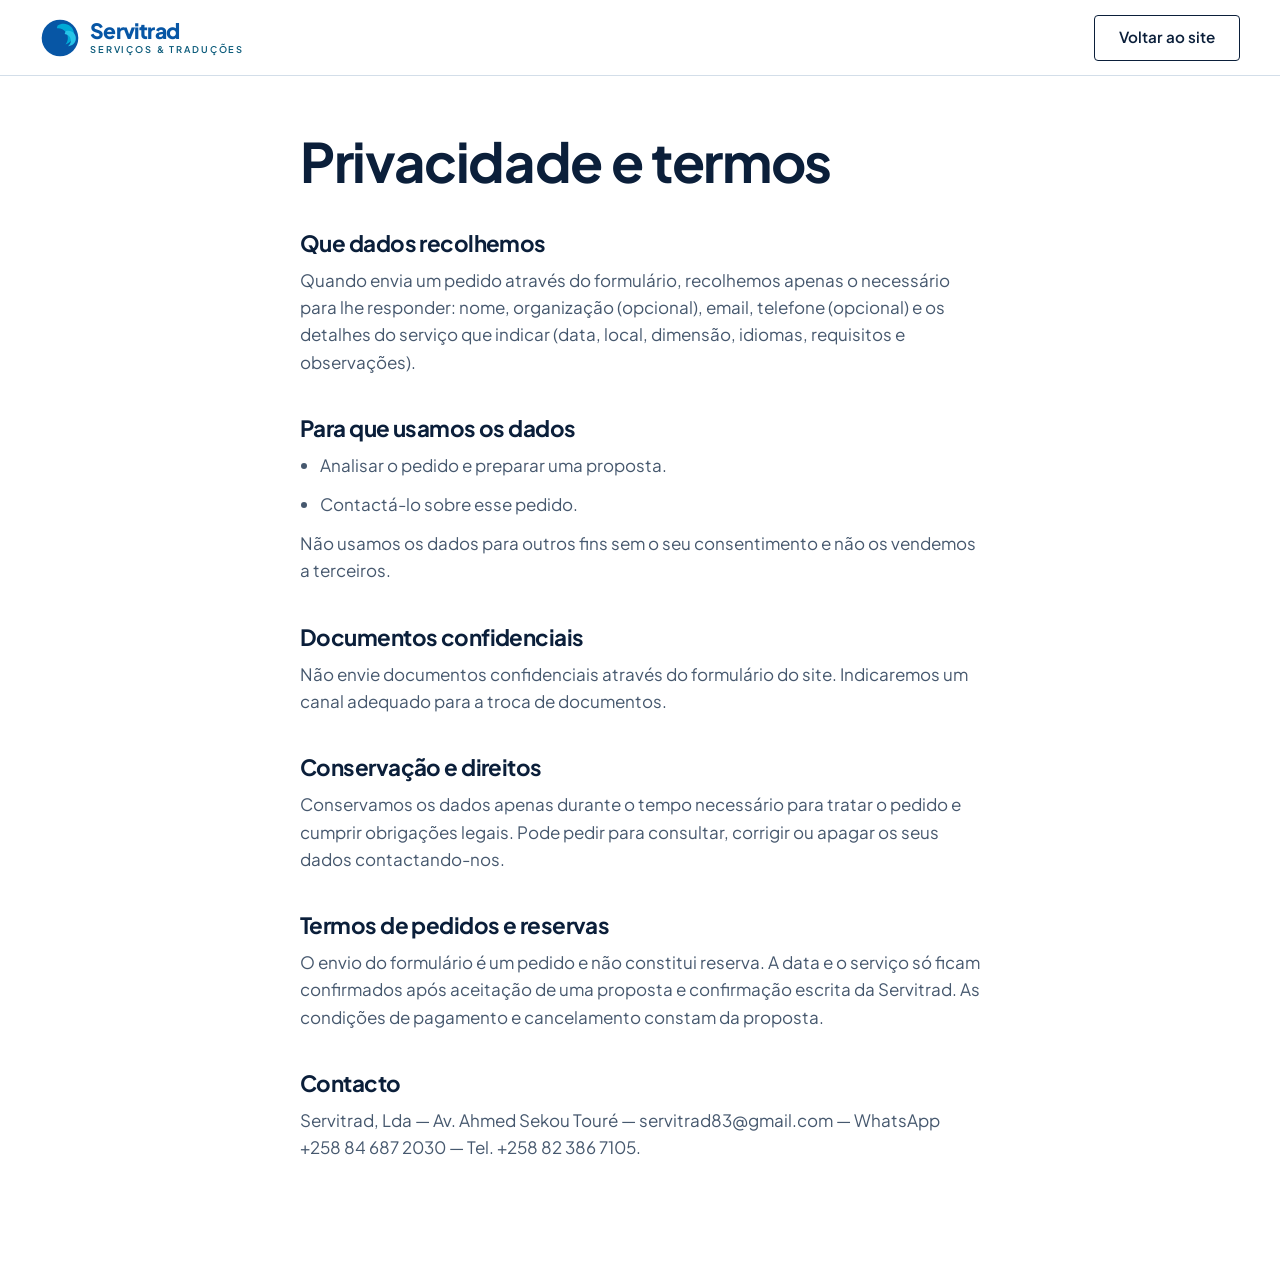
==== commit 9699d6e7: "Visual mais sóbrio: cantos rectos, grelha simétrica, ícones Lucide e fotos ampliadas - Raios reduzid" ====
--- a/privacidade.html
+++ b/privacidade.html
@@ -31,7 +31,6 @@
   </header>
   <main class="container legal">
     <h1>Privacidade e termos</h1>
-    <p class="draft" role="note"><strong>Rascunho a validar.</strong> Este texto é um ponto de partida e deve ser revisto e aprovado pela Servitrad (e, se necessário, por aconselhamento jurídico) antes da publicação.</p>
 
     <h2>Que dados recolhemos</h2>
     <p>Quando envia um pedido através do formulário, recolhemos apenas o necessário para lhe responder: nome, organização (opcional), email, telefone (opcional) e os detalhes do serviço que indicar (data, local, dimensão, idiomas, requisitos e observações).</p>
--- a/css/styles.css
+++ b/css/styles.css
@@ -21,9 +21,9 @@
   --tint-2: #F3F8FC;
   --bg: #FFFFFF;
 
-  --radius-s: 14px;
-  --radius: 22px;
-  --radius-l: 32px;
+  --radius-s: 4px;
+  --radius: 6px;
+  --radius-l: 8px;
   --shadow: 0 18px 40px -22px rgba(6, 43, 85, .45);
   --ease: cubic-bezier(.22, .8, .24, 1);
   --container: 1200px;
@@ -36,7 +36,7 @@
 
 /* ---------- base ---------- */
 *, *::before, *::after { box-sizing: border-box; }
-html { scroll-behavior: smooth; scroll-padding-top: calc(var(--header-h) + 12px); -webkit-text-size-adjust: 100%; }
+html { overflow-x: clip; scroll-behavior: smooth; scroll-padding-top: calc(var(--header-h) + 12px); -webkit-text-size-adjust: 100%; }
 body {
   margin: 0;
   font-family: var(--font);
@@ -54,12 +54,15 @@
 p { margin: 0; }
 ul, ol { margin: 0; padding: 0; list-style: none; }
 [hidden] { display: none !important; }
+/* nada (animações de entrada incluídas) pode alargar a página no telemóvel */
+main, .site-footer { overflow-x: clip; }
+.faq, .equipment, .services, .booking { overflow-x: clip; }
 
 :focus-visible { outline: 3px solid var(--vivid); outline-offset: 3px; border-radius: 6px; }
 
 .container { width: 100%; max-width: calc(var(--container) + 2 * var(--gutter)); margin: 0 auto; padding-inline: var(--gutter); }
 .sr-only { position: absolute; width: 1px; height: 1px; overflow: hidden; clip: rect(0 0 0 0); white-space: nowrap; }
-.skip-link { position: absolute; left: 16px; top: -60px; z-index: 100; background: var(--ink); color: #fff; padding: 10px 16px; border-radius: 999px; text-decoration: none; }
+.skip-link { position: absolute; left: 16px; top: -60px; z-index: 100; background: var(--ink); color: #fff; padding: 10px 16px; border-radius: var(--radius-s); text-decoration: none; }
 .skip-link:focus { top: 12px; }
 
 .section { padding-block: clamp(72px, 11vw, 140px); position: relative; }
@@ -73,7 +76,7 @@
   --b-bg: var(--ink); --b-fg: #fff; --b-bd: var(--ink);
   display: inline-flex; align-items: center; justify-content: center; gap: .5em;
   min-height: 46px; padding: 0 24px;
-  border-radius: 999px; border: 1.5px solid var(--b-bd);
+  border-radius: var(--radius-s); border: 1.5px solid var(--b-bd);
   background: var(--b-bg); color: var(--b-fg);
   font-weight: 600; font-size: .95rem; text-decoration: none; cursor: pointer; white-space: nowrap;
   transition: transform .25s var(--ease), background-color .25s, color .25s, border-color .25s, box-shadow .25s;
@@ -91,7 +94,7 @@
 .btn[disabled] { opacity: .55; cursor: progress; transform: none; box-shadow: none; }
 
 .icon-btn {
-  width: 48px; height: 48px; border-radius: 50%;
+  width: 48px; height: 48px; border-radius: var(--radius-s);
   display: inline-grid; place-items: center;
   border: 1.5px solid var(--ink); background: #fff; color: var(--ink); cursor: pointer;
   transition: background-color .25s, color .25s, transform .25s var(--ease), opacity .25s;
@@ -129,7 +132,7 @@
 .main-nav__cta-mobile { display: none; }
 .site-header__cta { min-height: 42px; padding-inline: 20px; }
 
-.nav-toggle { display: none; width: 46px; height: 46px; border-radius: 50%; border: 1.5px solid var(--ink); background: #fff; cursor: pointer; position: relative; }
+.nav-toggle { display: none; width: 46px; height: 46px; border-radius: var(--radius-s); border: 1.5px solid var(--ink); background: #fff; cursor: pointer; position: relative; }
 .nav-toggle__bar { position: absolute; left: 13px; right: 13px; height: 2px; background: var(--ink); border-radius: 2px; transition: transform .3s var(--ease), top .3s var(--ease); }
 .nav-toggle__bar:nth-of-type(2) { top: 18px; }
 .nav-toggle__bar:nth-of-type(3) { top: 25px; }
@@ -138,10 +141,10 @@
 
 /* ---------- HERO ---------- */
 .hero { position: relative; overflow: hidden; padding-top: clamp(28px, 5vw, 56px); padding-bottom: clamp(28px, 4vw, 44px); min-height: calc(100svh - var(--header-h)); display: flex; }
-.hero__bg { position: absolute; inset: 0; pointer-events: none; }
-.hero__beam { position: absolute; width: 140%; height: 46%; left: -20%; border-radius: 50%; background: linear-gradient(90deg, rgba(0,169,214,0), rgba(0,169,214,.09), rgba(7,86,165,.05), rgba(0,169,214,0)); transform: rotate(-12deg); }
-.hero__beam--1 { top: 38%; }
-.hero__beam--2 { top: 58%; opacity: .6; transform: rotate(-20deg); }
+.hero__bg { position: absolute; inset: 0; pointer-events: none; opacity: .55;
+  background-image: linear-gradient(var(--line-soft) 1px, transparent 1px), linear-gradient(90deg, var(--line-soft) 1px, transparent 1px);
+  background-size: 72px 72px; background-position: center -1px;
+  -webkit-mask-image: radial-gradient(ellipse 60% 55% at 50% 58%, #000 20%, transparent 72%); mask-image: radial-gradient(ellipse 60% 55% at 50% 58%, #000 20%, transparent 72%); }
 .hero__inner { position: relative; display: flex; flex-direction: column; align-items: center; flex: 1; }
 .hero__title { text-align: center; font-size: clamp(2.3rem, 5.6vw, 5rem); line-height: 1.04; letter-spacing: -0.045em; font-weight: 700; text-wrap: balance; }
 
@@ -152,100 +155,76 @@
 .hero__img { position: absolute; width: 112%; max-width: none; left: -6%; top: -9%; height: auto; filter: drop-shadow(0 30px 30px rgba(6,43,85,.35)); }
 
 .hero__deco { position: absolute; inset: 0; pointer-events: none; }
-.deco { position: absolute; display: grid; place-items: center; will-change: transform; color: var(--deep); }
-.deco--bubble { width: clamp(56px, 6.5vw, 84px); aspect-ratio: 1; border-radius: 50%; background: var(--cyan); color: #fff; left: 10%; top: 22%; box-shadow: 0 14px 30px -14px rgba(0,169,214,.8); }
-.deco--bubble svg { width: 52%; }
-.deco--burst { width: clamp(64px, 7.5vw, 104px); left: 22%; top: 2%; }
-.deco--ring { border: 1.6px solid var(--deep); border-radius: 50%; width: 15px; aspect-ratio: 1; }
-.deco--ring-1 { left: 18%; top: 50%; }
-.deco--ring-2 { right: 31%; top: 4%; }
-.deco--ring-3 { left: 21%; top: 78%; }
-.deco--dot { width: 20px; aspect-ratio: 1; border-radius: 50%; background: var(--deep); left: 27%; top: 86%; }
-.deco--wave { right: 13%; top: 10%; display: flex; gap: 4px; align-items: center; height: 48px; }
-.deco--wave i { display: block; width: 5px; border-radius: 3px; background: var(--deep); }
-.deco--wave i:nth-child(1) { height: 30%; } .deco--wave i:nth-child(2) { height: 65%; } .deco--wave i:nth-child(3) { height: 100%; }
-.deco--wave i:nth-child(4) { height: 55%; } .deco--wave i:nth-child(5) { height: 85%; } .deco--wave i:nth-child(6) { height: 40%; } .deco--wave i:nth-child(7) { height: 22%; }
-.deco--mic { width: clamp(56px, 6.5vw, 84px); aspect-ratio: 1; border-radius: 50%; background: var(--royal); color: #fff; right: 9%; top: 36%; box-shadow: 0 14px 30px -14px rgba(7,86,165,.8); }
-.deco--mic svg { width: 46%; }
-.deco--spark { width: 34px; right: 24%; top: 80%; color: var(--cyan); }
-.deco--globe { width: 34px; left: 7%; top: 64%; color: var(--royal); }
+.chip { position: absolute; display: inline-flex; align-items: center; gap: 12px; padding: 10px 16px 10px 10px; background: rgba(255,255,255,.92); border: 1px solid var(--line-soft); border-radius: var(--radius); box-shadow: 0 20px 40px -26px rgba(6,43,85,.55); font-size: .86rem; font-weight: 600; white-space: nowrap; color: var(--ink); will-change: transform; -webkit-backdrop-filter: blur(8px); backdrop-filter: blur(8px); }
+.chip__icon { width: 34px; height: 34px; display: grid; place-items: center; flex: none; background: var(--royal); color: #fff; border-radius: var(--radius-s); }
+.chip__icon svg { width: 18px; height: 18px; }
+.chip small { display: block; font-size: .7rem; font-weight: 500; color: var(--ink-soft); letter-spacing: .02em; }
+.chip--l1 { left: 8%; top: 16%; } .chip--r1 { right: 8%; top: 16%; }
+.chip--l2 { left: 8%; top: 64%; } .chip--r2 { right: 8%; top: 64%; }
+.chip--r1 .chip__icon, .chip--l2 .chip__icon { background: var(--cyan); color: var(--deep); }
 
 .hero__foot { width: 100%; display: grid; grid-template-columns: 1fr auto 1fr; align-items: end; gap: 24px; }
 .hero__lead { font-size: .95rem; color: var(--ink-soft); max-width: 33ch; }
 .hero__ctas { display: flex; gap: 12px; flex-wrap: wrap; justify-content: center; }
 .hero__explore { justify-self: end; display: inline-flex; align-items: center; gap: 10px; text-decoration: none; font-size: .8rem; letter-spacing: .14em; text-transform: uppercase; font-weight: 600; }
-.hero__explore-icon { width: 34px; height: 34px; border-radius: 50%; border: 1.5px solid var(--ink); display: grid; place-items: center; transition: background .25s, color .25s, transform .3s var(--ease); }
+.hero__explore-icon { width: 34px; height: 34px; border-radius: var(--radius-s); border: 1.5px solid var(--ink); display: grid; place-items: center; transition: background .25s, color .25s, transform .3s var(--ease); }
 .hero__explore-icon svg { width: 16px; height: 16px; }
 .hero__explore:hover .hero__explore-icon { background: var(--ink); color: #fff; transform: rotate(45deg); }
 
 /* ---------- SERVIÇOS ---------- */
-.services__inner { display: grid; grid-template-columns: minmax(0, 0.8fr) minmax(0, 1.4fr); gap: clamp(32px, 6vw, 88px); align-items: start; }
-.services__intro { display: grid; gap: 22px; justify-items: start; position: sticky; top: calc(var(--header-h) + 48px); }
-.services__grid { display: grid; grid-template-columns: 1fr 1fr; gap: 18px; align-items: start; }
-.services__col { display: grid; gap: 18px; }
-.services__col:nth-child(2) { margin-top: -36px; }
+/* grelha simétrica 4 × 2: introdução + 7 serviços */
+.services__grid { display: grid; grid-template-columns: repeat(4, minmax(0, 1fr)); gap: 16px; }
+.services__intro { display: grid; gap: 20px; align-content: start; justify-items: start; padding: 6px 12px 0 0; }
+.services__intro .section-title { font-size: clamp(2.1rem, 3.4vw, 3rem); }
+.services__intro p { font-size: .95rem; }
 
 .svc-card {
   --c-bg: #fff; --c-fg: var(--ink); --c-sub: var(--ink-soft);
   position: relative; overflow: hidden; isolation: isolate;
   display: flex; flex-direction: column; justify-content: flex-end; gap: 10px;
-  width: 100%; min-height: 236px; padding: 24px 26px 26px;
+  width: 100%; min-height: 300px; padding: 26px 24px 24px;
   text-align: left; cursor: pointer;
   background: var(--c-bg); color: var(--c-fg);
   border: 1.5px solid var(--line); border-radius: var(--radius);
   transition: transform .35s var(--ease), box-shadow .35s var(--ease), background-color .45s, color .45s, border-color .35s;
 }
-.svc-card h3 { font-size: clamp(1.3rem, 1.9vw, 1.6rem); margin-top: 18px; }
+.svc-card h3 { font-size: clamp(1.15rem, 1.5vw, 1.35rem); letter-spacing: -0.02em; margin-top: 18px; }
 .svc-card p { font-size: .92rem; color: var(--c-sub); transition: color .45s; }
-.svc-card .svc-card__icon { width: 52px; height: 52px; margin-bottom: auto; flex: none; color: var(--royal); transition: color .45s, transform .45s var(--ease); }
+.svc-card .svc-card__icon { width: 36px; height: 36px; margin-bottom: auto; flex: none; color: var(--royal); transition: color .45s, transform .45s var(--ease); }
 .svc-card .svc-card__more { display: inline-flex; align-items: center; gap: 6px; font-size: .82rem; font-weight: 600; margin-top: 6px; }
 .svc-card .svc-card__more svg { width: 16px; height: 16px; transition: transform .3s var(--ease); }
-.svc-card::before {
-  content: ""; position: absolute; z-index: -1; width: 150px; aspect-ratio: 1; border-radius: 50%;
-  background: var(--cyan); right: -64px; top: 24px;
-  transform: scale(0); transform-origin: 100% 50%; transition: transform .55s var(--ease), background-color .45s;
-}
-.svc-card:hover, .svc-card:focus-visible { transform: translateY(-6px); box-shadow: var(--shadow); }
-.svc-card:hover::before, .svc-card:focus-visible::before { transform: scale(1); background: var(--tint); }
+.svc-card::after { content: ""; position: absolute; left: -1.5px; right: -1.5px; top: -1.5px; height: 3px; background: var(--cyan); transform: scaleX(0); transform-origin: left; transition: transform .5s var(--ease); }
+.svc-card:hover, .svc-card:focus-visible { transform: translateY(-4px); box-shadow: var(--shadow); border-color: var(--royal); }
+.svc-card:hover::after, .svc-card:focus-visible::after, .svc-card--featured::after { transform: scaleX(1); }
 .svc-card:hover .svc-card__more svg { transform: translateX(4px); }
-.svc-card:hover .svc-card__icon { transform: rotate(-6deg) scale(1.05); }
-.svc-card--tall { min-height: 420px; }
-.svc-card--tall .svc-card__icon { width: 92px; height: 92px; }
+.svc-card:hover .svc-card__icon { transform: translateY(-2px); }
 .svc-card--featured { --c-bg: var(--deep); --c-fg: #fff; --c-sub: rgba(255,255,255,.78); border-color: var(--deep); }
 .svc-card--featured .svc-card__icon { color: #fff; }
-.svc-card--featured::before { transform: scale(1); width: 190px; right: -70px; top: 40px; background: var(--cyan); }
-.svc-card--featured:hover::before { background: var(--cyan-2); transform: scale(1.08); }
-.svc-icon__ring { stroke: currentColor; opacity: .22; }
-.svc-icon__dot { fill: var(--cyan); }
-.svc-card--featured .svc-icon__dot { fill: var(--cyan-2); }
 
 /* ---------- EQUIPAMENTO ---------- */
 .equipment { background: var(--tint-2); }
 .equipment__notice { display: block; padding: 14px 18px; border-radius: var(--radius-s); background: #FFF6DB; border: 1px solid #F0D58A; color: #5B4300; font-size: .9rem; margin-bottom: 22px; }
 .filters { display: flex; flex-wrap: wrap; gap: 10px; margin-bottom: 28px; }
-.filter { min-height: 42px; padding: 0 18px; border-radius: 999px; border: 1.5px solid var(--ink); background: #fff; cursor: pointer; font-weight: 600; font-size: .88rem; transition: background-color .25s, color .25s; }
+.filter { min-height: 42px; padding: 0 18px; border-radius: var(--radius-s); border: 1.5px solid var(--ink); background: #fff; cursor: pointer; font-weight: 600; font-size: .88rem; transition: background-color .25s, color .25s; }
 .filter[aria-pressed="true"] { background: var(--ink); color: #fff; }
 .filter:hover:not([aria-pressed="true"]) { background: var(--tint); }
-.equipment__grid { display: grid; grid-template-columns: repeat(3, minmax(0, 1fr)); gap: 18px; }
+.equipment__grid { display: grid; grid-template-columns: repeat(4, minmax(0, 1fr)); gap: 16px; }
 .eq-card { background: #fff; border: 1.5px solid var(--line-soft); border-radius: var(--radius); overflow: hidden; display: flex; flex-direction: column; transition: transform .35s var(--ease), box-shadow .35s var(--ease), border-color .35s; }
 .eq-card:hover { transform: translateY(-4px); box-shadow: var(--shadow); border-color: var(--royal); }
 .eq-card__media { position: relative; aspect-ratio: 16 / 10; display: grid; place-items: center; background: radial-gradient(circle at 70% 30%, rgba(39,196,232,.35), transparent 55%), linear-gradient(140deg, var(--tint), #D7EAF7); overflow: hidden; }
 .eq-card__media img { width: 100%; height: 100%; object-fit: cover; }
 .eq-card__media:has(img) { background: #E9EEF3; }
-.eq-card__media:has(img)::after { display: none; }
 .eq-card__media img { transition: transform .6s var(--ease); }
 .eq-card:hover .eq-card__media img { transform: scale(1.05); }
 .eq-card__media .svc-icon { width: 84px; height: 84px; color: var(--royal); transition: transform .5s var(--ease); }
 .eq-card:hover .eq-card__media .svc-icon { transform: scale(1.08) rotate(-4deg); }
-.eq-card__media::after { content: ""; position: absolute; width: 120px; aspect-ratio: 1; border-radius: 50%; background: rgba(0,169,214,.18); left: -30px; bottom: -40px; }
-.badge { position: absolute; top: 14px; right: 14px; z-index: 1; font-size: .72rem; font-weight: 700; letter-spacing: .04em; padding: 4px 10px; border-radius: 999px; background: var(--ink); color: #fff; }
+.badge { position: absolute; top: 14px; right: 14px; z-index: 1; font-size: .72rem; font-weight: 700; letter-spacing: .04em; padding: 4px 10px; border-radius: var(--radius-s); background: var(--ink); color: #fff; }
 .badge--example { background: #FFE9A8; color: #4A3600; }
 .eq-card__body { padding: 20px 22px 24px; display: grid; gap: 6px; }
 .eq-card__cat { font-size: .74rem; letter-spacing: .12em; text-transform: uppercase; color: var(--petrol); font-weight: 700; }
 .eq-card h3 { font-size: 1.15rem; letter-spacing: -0.015em; }
 .eq-card p { font-size: .9rem; color: var(--ink-soft); }
-.eq-card__avail { margin-top: 8px; font-size: .82rem; font-weight: 600; color: var(--ink); display: flex; align-items: center; gap: 8px; }
-.eq-card__avail::before { content: ""; width: 8px; height: 8px; border-radius: 50%; background: #D9A400; }
+.eq-card__avail { margin-top: 8px; padding-top: 12px; border-top: 1px solid var(--line-soft); font-size: .8rem; font-weight: 600; color: var(--royal); }
 
 /* ---------- COMO FUNCIONA ---------- */
 .steps { overflow: hidden; }
@@ -264,19 +243,18 @@
 .step { flex: 0 0 min(82vw, 470px); scroll-snap-align: start; padding: 4px clamp(20px, 3vw, 40px) 8px; border-left: 1.5px solid var(--line); display: grid; gap: 18px; align-content: start; }
 .step:first-child { border-left: 0; padding-left: 0; }
 .step__num { display: flex; align-items: center; gap: 14px; font-weight: 800; font-size: 1rem; color: var(--royal); }
-.step__num b { display: grid; place-items: center; width: 54px; height: 54px; border-radius: 50%; background: var(--tint); font-size: 1.15rem; color: var(--royal); transition: background-color .4s, color .4s; }
+.step__num b { display: grid; place-items: center; width: 54px; height: 54px; border-radius: var(--radius-s); background: var(--tint); font-size: 1.15rem; color: var(--royal); transition: background-color .4s, color .4s; }
 .step:hover .step__num b, .step.is-current .step__num b { background: var(--royal); color: #fff; }
 .step h3 { font-size: clamp(1.6rem, 2.6vw, 2.15rem); }
 .step p { color: var(--ink-soft); max-width: 38ch; }
 .step__chip { display: inline-flex; align-items: center; gap: 10px; font-size: .84rem; color: var(--ink-soft); margin-top: 6px; }
-.step__chip span:first-child { width: 34px; height: 34px; border-radius: 50%; background: var(--deep); display: grid; place-items: center; }
+.step__chip span:first-child { width: 34px; height: 34px; border-radius: var(--radius-s); background: var(--deep); display: grid; place-items: center; }
 .step__chip span:first-child svg { width: 18px; height: 18px; color: #fff; }
 .step__chip strong { color: var(--ink); display: block; font-size: .88rem; }
 .step--final { background: var(--deep); color: #fff; border-radius: var(--radius); border-left: 0; padding: 30px clamp(22px, 3vw, 40px); margin-left: 24px; position: relative; overflow: hidden; }
 .step--final p { color: rgba(255,255,255,.8); }
 .step--final .step__num, .step--final .step__chip, .step--final .step__chip strong { color: #fff; }
 .step--final .step__num b { background: var(--cyan); color: var(--deep); }
-.step--final::after { content: ""; position: absolute; width: 180px; aspect-ratio: 1; border-radius: 50%; background: var(--cyan); opacity: .9; right: -80px; bottom: -80px; }
 .step--final > * { position: relative; z-index: 1; }
 .steps__progress { margin-top: 36px; height: 3px; border-radius: 3px; background: var(--line-soft); overflow: hidden; }
 .steps__progress span { display: block; height: 100%; width: 25%; background: var(--royal); border-radius: 3px; transform-origin: left; transition: width .2s linear; }
@@ -288,9 +266,11 @@
 .booking__privacy { font-size: .86rem; color: var(--ink-soft); }
 .status-list { display: grid; gap: 0; counter-reset: s; }
 .status-list li { position: relative; display: flex; align-items: center; gap: 14px; padding: 9px 0; font-weight: 600; font-size: .95rem; color: var(--ink-soft); }
-.status-list li span { width: 14px; height: 14px; border-radius: 50%; border: 2px solid var(--royal); background: #fff; flex: none; position: relative; z-index: 1; }
-.status-list li:not(:last-child)::after { content: ""; position: absolute; left: 6px; top: 28px; height: calc(100% - 18px); width: 2px; background: var(--line-soft); }
-.status-list li.is-done span { background: var(--royal); }
+.status-list li { counter-increment: s; }
+.status-list li span { width: 26px; height: 26px; border-radius: var(--radius-s); border: 1.5px solid var(--royal); background: #fff; flex: none; position: relative; z-index: 1; display: grid; place-items: center; font-size: .75rem; font-weight: 700; color: var(--royal); }
+.status-list li span::before { content: counter(s); }
+.status-list li:not(:last-child)::after { content: ""; position: absolute; left: 12px; top: 36px; height: calc(100% - 26px); width: 1.5px; background: var(--line-soft); }
+.status-list li.is-done span { background: var(--royal); color: #fff; }
 .status-list li.is-done { color: var(--ink); }
 
 .booking__card { background: #fff; border: 1.5px solid var(--line); border-radius: var(--radius-l); padding: clamp(22px, 4vw, 44px); box-shadow: 0 40px 80px -60px rgba(6,43,85,.5); }
@@ -334,7 +314,7 @@
 .pill-group { display: flex; flex-wrap: wrap; gap: 10px; }
 .pill { position: relative; cursor: pointer; }
 .pill input { position: absolute; opacity: 0; pointer-events: none; }
-.pill span { display: inline-flex; align-items: center; min-height: 42px; padding: 0 18px; border-radius: 999px; border: 1.5px solid #B9C9D9; font-size: .9rem; font-weight: 600; transition: background-color .2s, border-color .2s, color .2s; }
+.pill span { display: inline-flex; align-items: center; min-height: 42px; padding: 0 18px; border-radius: var(--radius-s); border: 1.5px solid #B9C9D9; font-size: .9rem; font-weight: 600; transition: background-color .2s, border-color .2s, color .2s; }
 .pill:hover span { border-color: var(--ink); }
 .pill input:checked + span { background: var(--deep); border-color: var(--deep); color: #fff; }
 .pill input:focus-visible + span { outline: 3px solid var(--vivid); outline-offset: 2px; }
@@ -356,7 +336,7 @@
 .form-result:focus { outline: none; }
 .form-result h3 { font-size: clamp(1.5rem, 2.6vw, 2rem); }
 .form-result p { color: var(--ink-soft); }
-.form-result__icon { width: 64px; height: 64px; border-radius: 50%; display: grid; place-items: center; background: var(--royal); color: #fff; }
+.form-result__icon { width: 64px; height: 64px; border-radius: var(--radius-s); display: grid; place-items: center; background: var(--royal); color: #fff; }
 .form-result__icon svg { width: 30px; }
 .form-result__icon--warn { background: #FFE9A8; color: #4A3600; }
 .form-result .status-list { margin-block: 4px; }
@@ -371,7 +351,7 @@
 .faq-item.is-open { background: var(--tint); border-color: var(--tint); }
 .faq-item h3 { font-size: inherit; letter-spacing: normal; }
 .faq-item__q { width: 100%; display: flex; align-items: center; justify-content: space-between; gap: 18px; padding: 20px 22px 20px 26px; background: none; border: 0; text-align: left; cursor: pointer; font-weight: 600; line-height: 1.35; font-size: clamp(1rem, 1.5vw, 1.15rem); border-radius: var(--radius); }
-.faq-item__icon { position: relative; flex: none; width: 30px; height: 30px; border-radius: 50%; background: var(--ink); transition: background-color .3s, transform .45s var(--ease); }
+.faq-item__icon { position: relative; flex: none; width: 30px; height: 30px; border-radius: var(--radius-s); background: var(--ink); transition: background-color .3s, transform .45s var(--ease); }
 .faq-item__icon::before, .faq-item__icon::after { content: ""; position: absolute; left: 50%; top: 50%; width: 12px; height: 2px; margin: -1px 0 0 -6px; background: #fff; border-radius: 2px; transition: transform .45s var(--ease); }
 .faq-item__icon::after { transform: rotate(90deg); }
 .faq-item.is-open .faq-item__icon { background: var(--royal); transform: rotate(180deg); }
@@ -388,18 +368,13 @@
 .article-card__media { position: relative; aspect-ratio: 16 / 9; border-radius: var(--radius); overflow: hidden; background: linear-gradient(140deg, var(--tint), #CFE7F6); }
 .article-card:nth-child(even) .article-card__media { background: linear-gradient(140deg, var(--royal), var(--cyan)); }
 .article-card__media img { width: 100%; height: 100%; object-fit: cover; transition: transform .6s var(--ease); }
-.article-card__media::before { content: ""; position: absolute; width: 46%; aspect-ratio: 1; border-radius: 50%; background: rgba(255,255,255,.35); left: 18%; top: 22%; transition: transform .6s var(--ease); }
-.article-card:hover .article-card__media::before, .article-card:hover .article-card__media img { transform: scale(1.06); }
 .article-card .badge { background: var(--ink); }
 .article-card h3 { font-size: clamp(1.2rem, 1.8vw, 1.45rem); letter-spacing: -0.02em; }
 .article-card p { color: var(--ink-soft); font-size: .93rem; }
 
 /* ---------- RODAPÉ ---------- */
 .site-footer { padding-bottom: 32px; }
-.site-footer__cta { position: relative; overflow: hidden; display: flex; align-items: center; justify-content: space-between; gap: 28px; flex-wrap: wrap; background: var(--deep); color: #fff; border-radius: var(--radius-l); padding: clamp(32px, 5vw, 60px); margin-bottom: clamp(56px, 8vw, 88px); }
-.site-footer__cta::before, .site-footer__cta::after { content: ""; position: absolute; border-radius: 50%; }
-.site-footer__cta::before { width: 240px; aspect-ratio: 1; background: var(--cyan); right: -120px; top: -150px; opacity: .9; }
-.site-footer__cta::after { width: 120px; aspect-ratio: 1; background: var(--vivid); right: 160px; bottom: -70px; }
+.site-footer__cta { border-left: 6px solid var(--cyan); position: relative; overflow: hidden; display: flex; align-items: center; justify-content: space-between; gap: 28px; flex-wrap: wrap; background: var(--deep); color: #fff; border-radius: var(--radius-l); padding: clamp(32px, 5vw, 60px); margin-bottom: clamp(56px, 8vw, 88px); }
 .site-footer__cta > * { position: relative; z-index: 1; }
 .site-footer__cta h2 { font-size: clamp(1.8rem, 3.6vw, 2.9rem); max-width: 18ch; }
 .site-footer__cta-actions { display: flex; gap: 12px; flex-wrap: wrap; }
@@ -411,12 +386,12 @@
 .site-footer__brand { display: grid; gap: 16px; align-content: start; justify-items: start; }
 .site-footer__brand p { color: var(--ink-soft); font-size: .9rem; max-width: 30ch; }
 .socials { display: flex !important; gap: 10px; }
-.socials a { display: inline-flex; align-items: center; gap: 6px; padding: 6px 14px; border: 1.5px solid var(--line-soft); border-radius: 999px; font-weight: 600; font-size: .84rem !important; color: var(--ink) !important; }
+.socials a { display: inline-flex; align-items: center; gap: 6px; padding: 6px 14px; border: 1.5px solid var(--line-soft); border-radius: var(--radius-s); font-weight: 600; font-size: .84rem !important; color: var(--ink) !important; }
 .socials a:hover { border-color: var(--ink); text-decoration: none !important; }
 .socials svg { width: 14px; height: 14px; }
 .contact-list li { display: flex; gap: 10px; align-items: flex-start; font-size: .9rem; color: var(--ink-soft); }
 .contact-list svg { width: 18px; height: 18px; flex: none; margin-top: 2px; color: var(--royal); }
-.contact-list .note { font-size: .76rem; color: #7A5A00; background: #FFF6DB; padding: 2px 8px; border-radius: 999px; }
+.contact-list .note { font-size: .76rem; color: #7A5A00; background: #FFF6DB; padding: 2px 8px; border-radius: var(--radius-s); }
 .site-footer__bottom { display: flex; justify-content: space-between; gap: 16px; flex-wrap: wrap; margin-top: 48px; font-size: .82rem; color: var(--ink-soft); }
 .site-footer__bottom ul { display: flex; gap: 18px; }
 .site-footer__bottom a { text-decoration: none; }
@@ -451,12 +426,11 @@
 /* Hero: entrada */
 .js.motion .hero__circle { transform: scale(.6); opacity: 0; transition: transform 1.1s var(--ease) .25s, opacity .8s ease .25s; }
 .js.motion .hero__img { opacity: 0; transform: translateY(40px) rotate(-8deg) scale(.9); transition: opacity 1s ease .5s, transform 1.3s var(--ease) .5s; }
-.js.motion .deco > * , .js.motion .deco--ring, .js.motion .deco--dot { transition: opacity .7s ease, transform .9s var(--ease); }
-.js.motion .hero__deco .deco { opacity: 0; transition: opacity .8s ease; transition-delay: calc(.7s + var(--d, 0) * 90ms); }
+.js.motion .chip { opacity: 0; transition: opacity .8s ease; transition-delay: calc(.8s + var(--d, 0) * 120ms); }
+.js.motion .hero.is-ready .chip { opacity: 1; }
 .js.motion .hero__foot { opacity: 0; transform: translateY(18px); transition: opacity .8s ease 1s, transform .9s var(--ease) 1s; }
 .js.motion .hero.is-ready .hero__circle { transform: none; opacity: 1; }
 .js.motion .hero.is-ready .hero__img { opacity: 1; transform: none; }
-.js.motion .hero.is-ready .hero__deco .deco { opacity: 1; }
 .js.motion .hero.is-ready .hero__foot { opacity: 1; transform: none; }
 
 /* Cartões de serviço: contorno "desenha-se", depois o conteúdo aparece */
@@ -466,11 +440,8 @@
 .js.motion .svc-card.is-visible > * { opacity: 1; transform: none; }
 .js.motion .svc-card--featured { --c-bg: #E9EEF3; --c-fg: var(--ink); --c-sub: var(--ink-soft); }
 .js.motion .svc-card--featured .svc-card__icon { color: var(--royal); }
-.js.motion .svc-card--featured::before { transform: scale(0); transition-delay: 0s; }
 .js.motion .svc-card--featured.is-filled { --c-bg: var(--deep); --c-fg: #fff; --c-sub: rgba(255,255,255,.78); }
 .js.motion .svc-card--featured.is-filled .svc-card__icon { color: #fff; }
-.js.motion .svc-card--featured.is-filled::before { transform: scale(1); }
-.js.motion .svc-card--featured.is-filled:hover::before { transform: scale(1.08); }
 
 /* Equipamento */
 .js.motion .eq-card { opacity: 0; transform: translateY(30px); transition: opacity .7s ease, transform .8s var(--ease), box-shadow .35s var(--ease), border-color .35s; transition-delay: calc(var(--i, 0) * 70ms), calc(var(--i, 0) * 70ms), 0s, 0s; }
@@ -482,7 +453,7 @@
 .js.motion .steps.is-visible .step { opacity: 1; transform: none; }
 
 /* FAQ: itens chegam da direita, desfasados */
-.js.motion .faq-item { opacity: 0; transform: translateX(calc(60px + var(--i, 0) * 30px)); transition: opacity .7s ease, transform .9s var(--ease), background-color .45s var(--ease), border-color .45s, box-shadow .3s; transition-delay: calc(var(--i, 0) * 110ms), calc(var(--i, 0) * 110ms), 0s, 0s, 0s; }
+.js.motion .faq-item { opacity: 0; transform: translateX(40px); transition: opacity .7s ease, transform .9s var(--ease), background-color .45s var(--ease), border-color .45s, box-shadow .3s; transition-delay: calc(var(--i, 0) * 110ms), calc(var(--i, 0) * 110ms), 0s, 0s, 0s; }
 .js.motion .faq__list.is-visible .faq-item { opacity: 1; transform: none; }
 
 /* Artigos */
@@ -497,6 +468,10 @@
 /* ==========================================================================
    RESPONSIVO
    ========================================================================== */
+@media (max-width: 1200px) {
+  .equipment__grid { grid-template-columns: repeat(3, minmax(0, 1fr)); }
+}
+
 @media (max-width: 1080px) {
   .site-header__cta { display: none; }
 }
@@ -520,8 +495,11 @@
   .main-nav__cta-mobile { display: inline-flex; align-self: flex-start; min-height: 52px; }
   body.nav-open { overflow: hidden; }
 
-  .services__inner, .faq__inner, .booking__inner { grid-template-columns: 1fr; }
-  .services__intro, .faq__intro, .booking__aside { position: static; }
+  .faq__inner, .booking__inner { grid-template-columns: 1fr; }
+  .services__grid { grid-template-columns: repeat(2, minmax(0, 1fr)); }
+  .services__intro { grid-column: 1 / -1; padding: 0 0 12px; }
+  .chip--l1, .chip--l2 { left: 0; } .chip--r1, .chip--r2 { right: 0; }
+  .faq__intro, .booking__aside { position: static; }
   .equipment__grid { grid-template-columns: repeat(2, minmax(0, 1fr)); }
   .site-footer__grid { grid-template-columns: 1fr 1fr; }
   .site-footer__brand { grid-column: 1 / -1; }
@@ -538,17 +516,14 @@
   .hero__title { font-size: clamp(1.9rem, 8.6vw, 2.6rem); }
   .hero__stage { margin-block: 20px 8px; }
   .hero__orb { width: min(64vw, 290px); }
-  .deco--burst, .deco--globe, .deco--ring-3, .deco--spark { display: none; }
-  .deco--bubble { width: 52px; left: 0; top: 2%; }
-  .deco--mic { width: 52px; right: 0; top: auto; bottom: 4%; }
-  .deco--wave { right: 2%; top: 2%; height: 32px; }
-  .deco--ring-1 { left: 4%; top: 70%; }
-  .deco--ring-2 { right: 20%; top: 0; }
-  .deco--dot { left: 8%; top: 88%; width: 14px; }
 
   .services__grid { grid-template-columns: 1fr; }
-  .services__col:nth-child(2) { margin-top: 0; }
-  .svc-card--tall { min-height: 340px; }
+  .svc-card { min-height: 230px; }
+  .chip { font-size: .74rem; padding: 7px 11px 7px 7px; gap: 8px; }
+  .chip__icon { width: 26px; height: 26px; } .chip__icon svg { width: 15px; height: 15px; }
+  .chip small { display: none; }
+  .chip--l1, .chip--r2 { display: none; }
+  .chip--r1 { top: 0; right: 0; } .chip--l2 { top: auto; bottom: 2%; left: 0; }
   .equipment__grid { grid-template-columns: 1fr; }
   .steps__head { flex-direction: column; align-items: stretch; }
   .steps__controls { justify-content: flex-end; }
